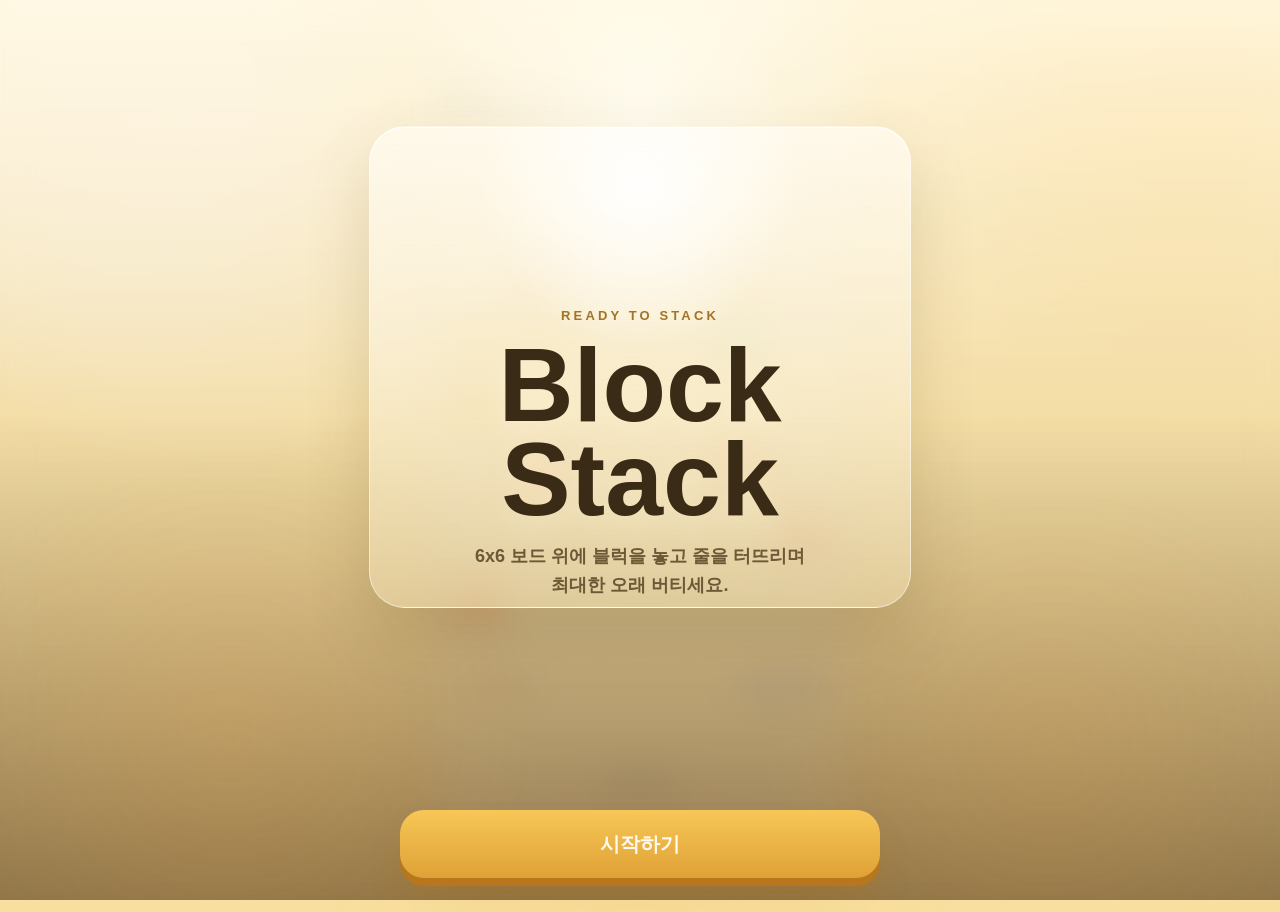
==== index.html @ f219311a "Expand intro screen and animate start transition" ====
<!DOCTYPE html>
<html lang="ko">
<head>
  <meta charset="UTF-8" />
  <meta name="viewport" content="width=device-width, initial-scale=1.0" />
  <title>Block Stack Survival</title>
  <link rel="preconnect" href="https://fonts.googleapis.com" />
  <link rel="preconnect" href="https://fonts.gstatic.com" crossorigin />
  <link
    href="https://fonts.googleapis.com/css2?family=Black+Han+Sans&family=Pretendard:wght@400;500;700;800&display=swap"
    rel="stylesheet"
  />
  <link rel="stylesheet" href="./style.css" />
</head>
<body>
  <main class="app-shell">
    <header class="hud">
      <div class="hud-title-row">
        <div class="title-copy">
          <p class="app-kicker">BEST <strong id="bestScoreValue">0</strong></p>
          <h1 class="app-title">Block Stack</h1>
        </div>
        <div class="hud-actions">
          <button id="rankingButton" type="button" class="icon-btn trophy-btn" aria-label="랭킹">🏆</button>
          <button id="settingsButton" type="button" class="icon-btn settings-btn" aria-label="설정">&#9881;</button>
        </div>
      </div>
      <div class="hud-top-row">
        <div class="hud-chip last-chip">
          <span class="label">이전 점수</span>
          <strong id="lastScoreValue">0</strong>
        </div>
        <div class="hud-chip score-chip">
          <span class="label">점수</span>
          <strong id="scoreValue">0</strong>
        </div>
        <div class="collapse-wrap">
          <div class="collapse-head">
            <span>남은 횟수</span>
            <strong id="collapseValue">15</strong>
          </div>
        </div>
      </div>
    </header>

    <section class="board-area">
      <div id="board" class="board" aria-label="6x6 game board"></div>
    </section>

    <section class="controls">
      <div class="controls-head">
        <div class="controls-copy">
          <span class="controls-kicker">NEXT BLOCK</span>
          <strong class="controls-title">다음 블럭</strong>
        </div>
        <button id="skipButton" type="button" class="skip-btn">SKIP</button>
      </div>
      <div id="currentBlockView" class="block-view"></div>
    </section>

    <div id="gameOverLayer" class="game-over-layer hidden">
      <div id="endingBoardFx" class="ending-board-fx" aria-hidden="true"></div>
      <div id="endingCard" class="ending-card hidden">
        <p class="ending-title">게임 종료</p>
        <p id="endingReason" class="ending-reason"></p>
        <p class="ending-score-label">달성 스코어</p>
        <strong id="endingScoreValue" class="ending-score">0</strong>
        <button id="endingContinueButton" type="button" class="ending-continue-btn">
          횟수 5회 추가하기
        </button>
        <button id="endingNewGameButton" type="button" class="ending-new-btn">새로하기</button>
      </div>
    </div>
  </main>

  <div class="danger-overlay" aria-hidden="true">
    <div class="danger-vignette"></div>
  </div>

  <div id="introModal" class="intro-modal" role="dialog" aria-modal="true" aria-labelledby="introTitle">
    <div class="intro-backdrop"></div>
    <section class="intro-panel">
      <div class="intro-panel-copy">
        <p class="intro-kicker">READY TO STACK</p>
        <h2 id="introTitle" class="intro-title">Block Stack</h2>
        <p class="intro-copy">6x6 보드 위에 블럭을 놓고 줄을 터뜨리며 최대한 오래 버티세요.</p>
      </div>
      <button id="introStartButton" type="button" class="intro-start-btn">시작하기</button>
    </section>
  </div>

  <div id="settingsModal" class="settings-modal hidden" role="dialog" aria-modal="true" aria-labelledby="settingsTitle">
    <div id="settingsBackdrop" class="settings-backdrop"></div>
    <section class="settings-panel">
      <header class="settings-head">
        <h2 id="settingsTitle">설정</h2>
        <button id="settingsCloseButton" type="button" class="settings-close" aria-label="설정 닫기">닫기</button>
      </header>

      <section class="settings-section">
        <h3>사운드 설정</h3>
        <button id="soundSwitchButton" type="button" class="switch-btn">
          <span class="switch-label">효과음</span>
          <span class="switch-pill"><span class="switch-dot"></span></span>
          <strong id="soundSwitchState" class="switch-state">ON</strong>
        </button>
        <button id="bgmSwitchButton" type="button" class="switch-btn">
          <span class="switch-label">배경음악</span>
          <span class="switch-pill"><span class="switch-dot"></span></span>
          <strong id="bgmSwitchState" class="switch-state">ON</strong>
        </button>
      </section>

      <section class="settings-section">
        <button id="profileButton" type="button" class="profile-open-btn">프로필</button>
        <div id="profilePanel" class="profile-panel hidden">
          <h3>플레이어 아이디</h3>
          <div class="player-id-row">
            <input
              id="playerIdInput"
              type="text"
              maxlength="16"
              autocomplete="off"
              placeholder="2~16자, 한글/영문/숫자/_/-"
              readonly
            />
            <button id="editPlayerIdButton" type="button" class="icon-edit-btn" aria-label="아이디 수정">✎</button>
          </div>
          <button id="savePlayerIdButton" type="button" class="profile-save-btn hidden">저장</button>
          <p class="settings-sub">현재 로그인 정보: <strong id="loginInfoValue">게스트</strong></p>
          <button id="linkAccountButton" type="button" class="link-account-btn">계정 연동</button>
          <div id="accountProvidersInfo" class="account-info hidden">
            <p>연동 가능한 계정</p>
            <ul>
              <li>Google 로그인</li>
              <li>Apple 로그인</li>
              <li>Kakao 로그인</li>
            </ul>
          </div>
          <p id="settingsNotice" class="settings-notice"></p>
        </div>
      </section>
    </section>
  </div>

  <div id="rankingModal" class="ranking-modal hidden" role="dialog" aria-modal="true" aria-labelledby="rankingTitle">
    <div id="rankingBackdrop" class="settings-backdrop"></div>
    <section class="ranking-panel">
      <header class="settings-head">
        <h2 id="rankingTitle">랭킹</h2>
        <button id="rankingCloseButton" type="button" class="settings-close" aria-label="랭킹 닫기">닫기</button>
      </header>
      <div class="ranking-tabs">
        <button id="myRankTabButton" type="button" class="ranking-tab active">내 랭킹</button>
        <button id="top10TabButton" type="button" class="ranking-tab">TOP 10</button>
      </div>
      <section id="myRankView" class="ranking-view">
        <p class="my-rank-row">아이디 <strong id="myRankPlayerValue">-</strong></p>
        <p class="my-rank-row">BEST 점수 <strong id="myRankScoreValue">0</strong></p>
        <p class="my-rank-row">현재 순위 <strong id="myRankPositionValue">기록 없음</strong></p>
      </section>
      <section id="top10View" class="ranking-view hidden">
        <div class="rank-head">
          <h3>랭킹 TOP 10</h3>
        </div>
        <ol id="rankingList" class="ranking-list"></ol>
      </section>
    </section>
  </div>

  <div id="adWatchModal" class="ad-watch-modal hidden" role="dialog" aria-modal="true" aria-labelledby="adWatchTitle">
    <div class="settings-backdrop"></div>
    <section class="ad-watch-panel">
      <h2 id="adWatchTitle">광고 준비 중</h2>
      <div class="ad-skeleton-frame" aria-hidden="true">
        <span class="ad-skeleton-block is-video"></span>
        <span class="ad-skeleton-block is-title"></span>
        <span class="ad-skeleton-block is-copy"></span>
        <span class="ad-skeleton-block is-copy short"></span>
      </div>
      <p id="adWatchStatus" class="ad-watch-status">광고를 불러오고 있습니다...</p>
      <div class="ad-watch-progress" aria-hidden="true">
        <span id="adWatchProgressFill"></span>
      </div>
    </section>
  </div>

  <script src="./game.js"></script>
</body>
</html>
---- style.css ----
:root {
  --bg0: #fff8dc;
  --bg1: #f8dfa0;
  --ambient-rgb: 255, 199, 82;
  --danger-screen-alpha: 0;
  --danger-glow-alpha: 0;
  --screen-flash-rgb: 255, 255, 255;
  --screen-flash-alpha: 0;
  --ink: #2d2416;
  --ink-soft: #725f42;
  --shell-top: rgba(255, 250, 238, 0.96);
  --shell-bottom: rgba(247, 232, 189, 0.95);
  --panel-top: rgba(255, 252, 244, 0.98);
  --panel-bottom: rgba(246, 237, 214, 0.98);
  --panel-stroke: rgba(168, 132, 59, 0.18);
  --panel-shadow: rgba(153, 106, 17, 0.16);
  --board-bg: #d8e4f8;
  --board-line: rgba(116, 133, 165, 0.38);
  --board-cell-empty-top: rgba(255, 255, 255, 0.86);
  --board-cell-empty-bottom: rgba(236, 243, 252, 0.56);
  --good: #2d9a62;
  --warn: #eb9a21;
  --danger: #dd4e36;
}

* {
  box-sizing: border-box;
}

body {
  margin: 0;
  min-height: 100dvh;
  font-family: "Pretendard", "Noto Sans KR", sans-serif;
  color: var(--ink);
  background:
    radial-gradient(circle at 16% 12%, rgba(255, 255, 255, 0.9), transparent 28%),
    radial-gradient(circle at 84% 10%, rgba(var(--ambient-rgb), 0.18), transparent 24%),
    linear-gradient(180deg, var(--bg0), var(--bg1));
  display: grid;
  place-items: center;
  padding:
    max(14px, env(safe-area-inset-top))
    12px
    max(14px, env(safe-area-inset-bottom))
    12px;
  position: relative;
  overflow-x: hidden;
}

body::before {
  content: "";
  position: fixed;
  inset: 0;
  pointer-events: none;
  z-index: 0;
  background: rgba(var(--screen-flash-rgb), var(--screen-flash-alpha));
  transition: background 120ms ease-out;
}

body::after {
  content: "";
  position: fixed;
  inset: -12%;
  pointer-events: none;
  z-index: 0;
  background:
    radial-gradient(circle at 12% 18%, rgba(255, 255, 255, 0.6), transparent 20%),
    radial-gradient(circle at 88% 18%, rgba(var(--ambient-rgb), 0.24), transparent 18%),
    radial-gradient(circle at 50% 104%, rgba(var(--ambient-rgb), 0.18), transparent 28%);
  filter: blur(10px);
  transition: background 180ms ease;
}

body.dragging-block {
  user-select: none;
  touch-action: none;
  overscroll-behavior: none;
}

body.settings-open {
  overflow: hidden;
}

body.intro-open {
  overflow: hidden;
}

.app-shell {
  position: relative;
  z-index: 1;
  width: min(460px, 100%);
  background: linear-gradient(180deg, var(--shell-top), var(--shell-bottom));
  border: 1px solid rgba(255, 255, 255, 0.72);
  border-radius: 28px;
  box-shadow:
    0 28px 56px rgba(140, 100, 21, 0.18),
    0 14px 26px rgba(177, 127, 27, 0.12),
    inset 0 1px 0 rgba(255, 255, 255, 0.88),
    inset 0 -14px 24px rgba(229, 194, 108, 0.28);
  padding: 18px 14px calc(18px + env(safe-area-inset-bottom));
  backdrop-filter: blur(8px);
  overflow: hidden;
  transition: transform 520ms cubic-bezier(0.2, 0.8, 0.2, 1), filter 520ms ease, opacity 420ms ease;
}

body.intro-open .app-shell {
  transform: scale(0.952);
  filter: blur(12px);
  opacity: 0.18;
}

body.intro-closing .app-shell {
  transform: scale(1);
  filter: blur(0);
  opacity: 1;
}

.app-shell::before {
  content: "";
  position: absolute;
  inset: 0;
  border-radius: inherit;
  background:
    radial-gradient(circle at 20% 0%, rgba(255, 255, 255, 0.6), transparent 30%),
    radial-gradient(circle at 80% 0%, rgba(var(--ambient-rgb), 0.18), transparent 28%);
  pointer-events: none;
}

.danger-overlay {
  position: fixed;
  inset: -10%;
  pointer-events: none;
  z-index: 0;
  opacity: 0;
  transition: opacity 220ms ease;
}

body.danger-zone .danger-overlay {
  opacity: 1;
  animation: danger-edge-breathe 2800ms ease-in-out infinite;
}

.danger-vignette {
  position: absolute;
  inset: 0;
  background:
    linear-gradient(180deg, rgba(97, 4, 16, calc(var(--danger-screen-alpha) * 1.1)), rgba(97, 4, 16, 0) 22%) top / 100% 34% no-repeat,
    linear-gradient(0deg, rgba(97, 4, 16, calc(var(--danger-screen-alpha) * 1.1)), rgba(97, 4, 16, 0) 22%) bottom / 100% 34% no-repeat,
    linear-gradient(90deg, rgba(97, 4, 16, calc(var(--danger-screen-alpha) * 0.96)), rgba(97, 4, 16, 0) 18%) left / 28% 100% no-repeat,
    linear-gradient(270deg, rgba(97, 4, 16, calc(var(--danger-screen-alpha) * 0.96)), rgba(97, 4, 16, 0) 18%) right / 28% 100% no-repeat,
    radial-gradient(circle at 12% 14%, rgba(168, 19, 37, calc(var(--danger-glow-alpha) * 0.92)), transparent 14%),
    radial-gradient(circle at 88% 16%, rgba(168, 19, 37, calc(var(--danger-glow-alpha) * 0.88)), transparent 14%),
    radial-gradient(circle at 10% 84%, rgba(168, 19, 37, calc(var(--danger-glow-alpha) * 0.78)), transparent 16%),
    radial-gradient(circle at 90% 82%, rgba(168, 19, 37, calc(var(--danger-glow-alpha) * 0.78)), transparent 16%);
  filter: saturate(92%) blur(1px);
}

.danger-vignette::before,
.danger-vignette::after {
  content: "";
  position: absolute;
  inset: 0;
  background:
    radial-gradient(circle at 18% 10%, rgba(255, 93, 106, calc(var(--danger-glow-alpha) * 1.08)), transparent 12%),
    radial-gradient(circle at 82% 14%, rgba(255, 93, 106, calc(var(--danger-glow-alpha) * 1.02)), transparent 12%),
    radial-gradient(circle at 8% 68%, rgba(199, 18, 34, calc(var(--danger-glow-alpha) * 0.76)), transparent 14%),
    radial-gradient(circle at 92% 74%, rgba(199, 18, 34, calc(var(--danger-glow-alpha) * 0.74)), transparent 14%),
    radial-gradient(circle at 50% 0%, rgba(145, 8, 22, calc(var(--danger-glow-alpha) * 0.5)), transparent 18%),
    radial-gradient(circle at 50% 100%, rgba(145, 8, 22, calc(var(--danger-glow-alpha) * 0.42)), transparent 18%);
  filter: blur(22px);
  opacity: 0.82;
}

.danger-vignette::before {
  animation: danger-light-orbit 3600ms ease-in-out infinite;
}

.danger-vignette::after {
  background:
    radial-gradient(circle at 10% 22%, rgba(255, 121, 132, calc(var(--danger-glow-alpha) * 0.74)), transparent 11%),
    radial-gradient(circle at 90% 24%, rgba(255, 121, 132, calc(var(--danger-glow-alpha) * 0.72)), transparent 11%),
    radial-gradient(circle at 20% 90%, rgba(188, 18, 31, calc(var(--danger-glow-alpha) * 0.5)), transparent 13%),
    radial-gradient(circle at 80% 92%, rgba(188, 18, 31, calc(var(--danger-glow-alpha) * 0.5)), transparent 13%),
    radial-gradient(circle at 0% 50%, rgba(152, 10, 25, calc(var(--danger-glow-alpha) * 0.38)), transparent 18%),
    radial-gradient(circle at 100% 50%, rgba(152, 10, 25, calc(var(--danger-glow-alpha) * 0.38)), transparent 18%);
  filter: blur(28px);
  opacity: 0.64;
  animation: danger-light-orbit-alt 5200ms ease-in-out infinite;
}

.app-shell > * {
  position: relative;
  z-index: 1;
}

.settings-modal {
  position: fixed;
  inset: 0;
  z-index: 120;
  display: grid;
  place-items: center;
  padding: 16px;
}

.settings-backdrop {
  position: absolute;
  inset: 0;
  background: rgba(15, 20, 28, 0.5);
  backdrop-filter: blur(2px);
}

.settings-panel {
  position: relative;
  z-index: 1;
  width: min(520px, 100%);
  max-height: min(86vh, 720px);
  overflow: auto;
  border: 1px solid rgba(255, 255, 255, 0.78);
  border-radius: 24px;
  background: linear-gradient(180deg, var(--panel-top), var(--panel-bottom));
  box-shadow:
    0 24px 42px rgba(72, 53, 11, 0.28),
    inset 0 1px 0 rgba(255, 255, 255, 0.86);
  padding: 16px;
  display: grid;
  gap: 12px;
}

.ranking-modal {
  position: fixed;
  inset: 0;
  z-index: 125;
  display: grid;
  place-items: center;
  padding: 16px;
}

.ranking-panel {
  position: relative;
  z-index: 1;
  width: min(420px, 100%);
  max-height: min(82vh, 640px);
  overflow: auto;
  border: 1px solid rgba(255, 255, 255, 0.78);
  border-radius: 24px;
  background: linear-gradient(180deg, var(--panel-top), var(--panel-bottom));
  box-shadow:
    0 24px 42px rgba(72, 53, 11, 0.28),
    inset 0 1px 0 rgba(255, 255, 255, 0.86);
  padding: 16px;
  display: grid;
  gap: 12px;
}

.ad-watch-modal {
  position: fixed;
  inset: 0;
  z-index: 130;
  display: grid;
  place-items: center;
  padding: 16px;
}

.ad-watch-panel {
  position: relative;
  z-index: 1;
  width: min(360px, 100%);
  border: 1px solid rgba(255, 255, 255, 0.78);
  border-radius: 24px;
  background: linear-gradient(180deg, var(--panel-top), var(--panel-bottom));
  box-shadow:
    0 24px 42px rgba(72, 53, 11, 0.28),
    inset 0 1px 0 rgba(255, 255, 255, 0.86);
  padding: 16px;
  display: grid;
  gap: 12px;
}

.ad-watch-panel h2 {
  margin: 0;
  font-size: 22px;
  font-family: "Black Han Sans", sans-serif;
  letter-spacing: 0.4px;
  color: #314166;
}

.ad-skeleton-frame {
  border: 1px solid rgba(140, 151, 179, 0.24);
  border-radius: 18px;
  background: rgba(255, 255, 255, 0.76);
  padding: 12px;
  display: grid;
  gap: 10px;
}

.ad-skeleton-block {
  position: relative;
  border-radius: 8px;
  overflow: hidden;
  background: linear-gradient(90deg, #e4e9f2 25%, #f5f8fe 38%, #e4e9f2 52%);
  background-size: 240% 100%;
  animation: ad-skeleton-shimmer 1.05s linear infinite;
}

.ad-skeleton-block.is-video {
  width: 100%;
  aspect-ratio: 16 / 9;
}

.ad-skeleton-block.is-title {
  width: 72%;
  height: 14px;
}

.ad-skeleton-block.is-copy {
  width: 100%;
  height: 10px;
}

.ad-skeleton-block.is-copy.short {
  width: 56%;
}

.ad-watch-status {
  margin: 0;
  font-size: 13px;
  color: #324560;
  font-weight: 600;
}

.ad-watch-progress {
  height: 8px;
  border-radius: 999px;
  background: rgba(110, 124, 149, 0.2);
  overflow: hidden;
}

#adWatchProgressFill {
  display: block;
  width: 100%;
  height: 100%;
  transform-origin: left center;
  transform: scaleX(0);
  background: linear-gradient(90deg, #2157a8, #21907f);
}

.settings-head {
  display: flex;
  align-items: center;
  justify-content: space-between;
}

.settings-head h2 {
  margin: 0;
  font-size: 24px;
  font-family: "Black Han Sans", sans-serif;
  letter-spacing: 0.4px;
}

.settings-close {
  border: 1px solid rgba(111, 122, 147, 0.24);
  border-radius: 12px;
  background: linear-gradient(180deg, #ffffff, #eef4ff);
  box-shadow:
    0 4px 0 rgba(153, 166, 189, 0.38),
    0 8px 14px rgba(90, 108, 136, 0.14);
  color: #2a3340;
  padding: 7px 12px;
  font-size: 12px;
  font-weight: 700;
  cursor: pointer;
}

.settings-section {
  border: 1px solid var(--panel-stroke);
  border-radius: 18px;
  background: rgba(255, 255, 255, 0.72);
  box-shadow:
    inset 0 1px 0 rgba(255, 255, 255, 0.85),
    0 12px 24px rgba(145, 113, 43, 0.08);
  padding: 12px;
  display: grid;
  gap: 10px;
}

.settings-section h3 {
  margin: 0;
  font-size: 15px;
}

.switch-btn {
  border: 1px solid rgba(111, 122, 147, 0.24);
  border-radius: 14px;
  padding: 10px 12px;
  display: flex;
  align-items: center;
  justify-content: space-between;
  gap: 8px;
  font-size: 14px;
  font-weight: 700;
  cursor: pointer;
  background: linear-gradient(180deg, #ffffff, #f3f7ff);
  box-shadow:
    0 4px 0 rgba(168, 178, 195, 0.36),
    0 8px 14px rgba(90, 108, 136, 0.12);
  color: #2a3340;
  transition: transform 120ms ease, filter 120ms ease;
}

.switch-btn.on {
  color: #1a4a2e;
}

.switch-btn.off {
  color: #6b1919;
}

.switch-label {
  min-width: 64px;
}

.switch-pill {
  width: 48px;
  height: 24px;
  border-radius: 999px;
  background: linear-gradient(180deg, #ffb5b5, #e06060);
  border: 1px solid rgba(0, 0, 0, 0.2);
  display: inline-flex;
  align-items: center;
  padding: 2px;
}

.switch-btn.on .switch-pill {
  background: linear-gradient(180deg, #a5ecbe, #46c777);
}

.switch-dot {
  width: 18px;
  height: 18px;
  border-radius: 50%;
  background: #fff;
  box-shadow: 0 1px 4px rgba(0, 0, 0, 0.28);
  transform: translateX(0);
  transition: transform 140ms ease;
}

.switch-btn.on .switch-dot {
  transform: translateX(24px);
}

.switch-state {
  min-width: 36px;
  text-align: right;
  color: #6b1919;
}

.switch-btn.on .switch-state {
  color: #1a4a2e;
}

.profile-open-btn {
  border: 1px solid rgba(111, 122, 147, 0.24);
  border-radius: 12px;
  background: linear-gradient(180deg, #ffffff, #eef4ff);
  box-shadow:
    0 4px 0 rgba(168, 178, 195, 0.36),
    0 8px 14px rgba(90, 108, 136, 0.12);
  color: #1f2f49;
  font-weight: 700;
  padding: 10px 12px;
  font-size: 14px;
  cursor: pointer;
}

.profile-panel {
  display: grid;
  gap: 8px;
}

.player-id-row {
  display: grid;
  grid-template-columns: 1fr auto;
  align-items: center;
  gap: 8px;
}

.profile-panel input {
  border: 1px solid rgba(111, 122, 147, 0.24);
  border-radius: 12px;
  padding: 10px 12px;
  font-size: 14px;
  min-width: 0;
  background: rgba(255, 255, 255, 0.88);
}

.profile-panel input[readonly] {
  background: #eef2f7;
  color: #4f5b6d;
}

.icon-edit-btn {
  border: 1px solid rgba(111, 122, 147, 0.24);
  border-radius: 12px;
  background: linear-gradient(180deg, #ffffff, #eef4ff);
  box-shadow:
    0 4px 0 rgba(168, 178, 195, 0.36),
    0 8px 14px rgba(90, 108, 136, 0.12);
  color: #23334d;
  width: 38px;
  height: 38px;
  font-size: 16px;
  cursor: pointer;
}

.profile-save-btn {
  border: none;
  border-radius: 12px;
  background: linear-gradient(180deg, #4b8fff, #2462d1);
  box-shadow:
    0 5px 0 #1a4ba4,
    0 10px 18px rgba(42, 88, 182, 0.18);
  color: #fff;
  font-weight: 700;
  justify-self: start;
  min-height: 40px;
  padding: 0 16px;
  cursor: pointer;
}

.settings-sub {
  margin: 0;
  font-size: 13px;
  color: #3a4455;
}

.link-account-btn {
  border: 1px solid rgba(73, 115, 186, 0.32);
  border-radius: 12px;
  background: linear-gradient(180deg, #fefefe, #eef4ff);
  box-shadow:
    0 4px 0 rgba(168, 178, 195, 0.36),
    0 8px 14px rgba(90, 108, 136, 0.12);
  color: #204485;
  font-weight: 700;
  min-height: 40px;
  cursor: pointer;
}

.account-info {
  border: 1px dashed rgba(92, 109, 137, 0.45);
  border-radius: 8px;
  background: #f7f9fd;
  padding: 8px 10px;
  color: #2b3548;
  font-size: 13px;
}

.account-info p {
  margin: 0 0 4px;
  font-weight: 700;
}

.account-info ul {
  margin: 0;
  padding-left: 18px;
}

.settings-notice {
  min-height: 16px;
  margin: 0;
  font-size: 12px;
  color: #596275;
}

.settings-notice.error {
  color: #b22817;
}

.settings-notice.success {
  color: #127247;
}

.ranking-tabs {
  display: grid;
  grid-template-columns: 1fr 1fr;
  gap: 8px;
}

.ranking-tab {
  border: 1px solid rgba(111, 122, 147, 0.24);
  border-radius: 12px;
  min-height: 40px;
  background: linear-gradient(180deg, #ffffff, #eef4ff);
  box-shadow:
    0 4px 0 rgba(168, 178, 195, 0.36),
    0 8px 14px rgba(90, 108, 136, 0.12);
  color: #2a3340;
  font-weight: 700;
  cursor: pointer;
}

.ranking-tab.active {
  border-color: rgba(70, 118, 194, 0.36);
  background: linear-gradient(180deg, #7fb7ff, #4f88ed);
  box-shadow:
    0 5px 0 #2f5fb9,
    0 10px 18px rgba(53, 92, 179, 0.18);
  color: #ffffff;
}

.ranking-view {
  border: 1px solid var(--panel-stroke);
  border-radius: 18px;
  background: rgba(255, 255, 255, 0.74);
  padding: 12px;
}

.my-rank-row {
  margin: 0;
  padding: 7px 0;
  display: flex;
  justify-content: space-between;
  gap: 10px;
  border-bottom: 1px dashed rgba(96, 111, 136, 0.28);
  font-size: 14px;
}

.my-rank-row:last-child {
  border-bottom: none;
}

.ranking-list {
  margin: 0;
  padding: 0 0 0 20px;
  display: grid;
  gap: 6px;
}

.ranking-list li {
  display: flex;
  justify-content: space-between;
  align-items: baseline;
  gap: 8px;
  font-size: 13px;
}

.rank-player {
  color: #1d2635;
  font-weight: 700;
  overflow: hidden;
  text-overflow: ellipsis;
  white-space: nowrap;
}

.rank-score {
  color: #214b8a;
  font-weight: 800;
}

.rank-meta {
  display: inline-flex;
  align-items: baseline;
  gap: 8px;
}

.rank-date {
  color: #667388;
  font-size: 11px;
}

.ranking-empty {
  font-size: 12px;
  color: #667388;
  list-style: none;
  margin-left: -20px;
}

.rank-head {
  display: flex;
  align-items: center;
  justify-content: space-between;
  gap: 8px;
}

.icon-btn {
  border: 1px solid rgba(122, 133, 158, 0.24);
  background: linear-gradient(180deg, #ffffff, #eef4ff);
  color: #2a3340;
  border-radius: 14px;
  width: 44px;
  height: 44px;
  padding: 0;
  font-size: 20px;
  line-height: 1;
  font-weight: 700;
  cursor: pointer;
  box-shadow:
    0 4px 0 rgba(166, 177, 196, 0.4),
    0 10px 18px rgba(92, 109, 139, 0.14);
  transition: transform 120ms ease, box-shadow 120ms ease, filter 120ms ease;
}

.icon-btn:active,
.settings-close:active,
.switch-btn:active,
.profile-open-btn:active,
.icon-edit-btn:active,
.profile-save-btn:active,
.link-account-btn:active,
.ranking-tab:active,
.skip-btn:active,
.ending-continue-btn:active {
  transform: translateY(2px);
  box-shadow:
    0 2px 0 rgba(166, 177, 196, 0.34),
    0 5px 10px rgba(92, 109, 139, 0.1);
}

.hud-actions {
  display: inline-flex;
  align-items: center;
  gap: 8px;
}

.trophy-btn {
  color: #8f5b00;
  background: linear-gradient(180deg, #ffe6a0, #f6bf4f);
  border-color: rgba(182, 126, 25, 0.34);
  box-shadow:
    0 4px 0 #d49727,
    0 10px 18px rgba(183, 125, 19, 0.18);
}

.hud {
  display: grid;
  gap: 12px;
}

.hud-title-row {
  display: flex;
  align-items: flex-start;
  justify-content: space-between;
  gap: 12px;
}

.title-copy {
  min-width: 0;
}

.app-kicker {
  margin: 0 0 6px;
  display: inline-flex;
  align-items: center;
  gap: 6px;
  padding: 5px 10px;
  border-radius: 999px;
  background: rgba(255, 255, 255, 0.72);
  border: 1px solid rgba(173, 142, 78, 0.18);
  color: #8a6737;
  font-size: 11px;
  font-weight: 800;
  letter-spacing: 0.08em;
}

.app-kicker strong {
  font-size: 13px;
  color: #52330b;
}

.app-title {
  margin: 0;
  font-family: "Black Han Sans", sans-serif;
  letter-spacing: 0.4px;
  font-size: clamp(34px, 8.4vw, 46px);
  line-height: 0.96;
  color: #433018;
  text-shadow:
    0 1px 0 rgba(255, 255, 255, 0.72),
    0 10px 18px rgba(192, 147, 50, 0.14);
}

.hud-top-row {
  display: grid;
  grid-template-columns: minmax(0, 1fr) minmax(0, 1.2fr) auto;
  align-items: start;
  gap: 10px;
}

.hud-chip {
  border-radius: 18px;
  background: rgba(255, 255, 255, 0.76);
  border: 1px solid rgba(177, 141, 70, 0.18);
  box-shadow:
    inset 0 1px 0 rgba(255, 255, 255, 0.82),
    0 12px 24px rgba(164, 124, 37, 0.08);
  padding: 10px 12px;
  display: grid;
  gap: 4px;
}

.last-chip {
  justify-self: start;
}

.score-chip {
  justify-self: stretch;
  text-align: center;
  min-width: 0;
  background:
    linear-gradient(180deg, rgba(255, 255, 255, 0.92), rgba(246, 250, 255, 0.84));
  box-shadow:
    inset 0 1px 0 rgba(255, 255, 255, 0.92),
    0 14px 24px rgba(111, 143, 196, 0.14);
}

.settings-btn {
  color: #1d467c;
  background: linear-gradient(180deg, #ffffff, #e7f0ff);
  border-color: rgba(94, 126, 188, 0.3);
  box-shadow:
    0 4px 0 #b8cae6,
    0 10px 18px rgba(77, 113, 180, 0.14);
}

.label {
  color: var(--ink-soft);
  font-size: 11px;
  font-weight: 700;
  letter-spacing: 0.05em;
  text-transform: uppercase;
}

.hud-chip strong {
  display: inline-block;
  font-size: clamp(20px, 5vw, 28px);
  line-height: 1;
}

.last-chip strong {
  color: #5e4420;
}

.score-chip strong {
  font-size: clamp(28px, 7vw, 40px);
  color: #26456d;
  text-shadow:
    0 1px 0 rgba(255, 255, 255, 0.92),
    0 8px 18px rgba(89, 127, 191, 0.18);
}

.collapse-wrap {
  min-width: 104px;
  border: 1px solid rgba(179, 142, 70, 0.18);
  background: linear-gradient(180deg, rgba(255, 255, 255, 0.88), rgba(251, 241, 215, 0.82));
  border-radius: 18px;
  box-shadow:
    inset 0 1px 0 rgba(255, 255, 255, 0.86),
    0 12px 24px rgba(164, 124, 37, 0.08);
  padding: 10px 12px;
  justify-self: end;
}

.collapse-head {
  display: grid;
  gap: 4px;
  justify-items: end;
  font-weight: 700;
}

.collapse-head span {
  font-size: 11px;
  letter-spacing: 0.05em;
  color: var(--ink-soft);
}

#collapseValue {
  font-size: clamp(30px, 7vw, 42px);
  font-weight: 800;
  line-height: 1;
  color: #5b4018;
}

.collapse-wrap.is-danger #collapseValue {
  color: #d94836;
  text-shadow:
    0 0 10px rgba(217, 72, 54, 0.4),
    0 0 18px rgba(217, 72, 54, 0.2);
}

.board-area {
  margin-top: 14px;
  position: relative;
}

.board {
  width: 100%;
  aspect-ratio: 1 / 1;
  background:
    linear-gradient(
      rgba(var(--board-flash-rgb, 255, 255, 255), var(--board-flash-alpha, 0)),
      rgba(var(--board-flash-rgb, 255, 255, 255), var(--board-flash-alpha, 0))
    ),
    linear-gradient(180deg, #f8fbff, var(--board-bg));
  border: 1px solid rgba(126, 146, 179, 0.34);
  border-radius: 28px;
  box-shadow:
    inset 0 1px 0 rgba(255, 255, 255, 0.94),
    inset 0 -20px 28px rgba(147, 170, 209, 0.2),
    0 24px 34px rgba(98, 121, 160, 0.16);
  padding: 12px;
  display: grid;
  grid-template-columns: repeat(6, 1fr);
  gap: 10px;
  position: relative;
  overflow: visible;
  touch-action: none;
  transition: background 170ms ease, box-shadow 170ms ease;
  transform-origin: center;
}

.board::before {
  content: "";
  position: absolute;
  inset: 10px;
  border-radius: 20px;
  border: 1px solid rgba(255, 255, 255, 0.5);
  pointer-events: none;
  box-shadow: inset 0 1px 0 rgba(255, 255, 255, 0.66);
}

.cell {
  border: 1px solid rgba(108, 125, 154, 0.18);
  border-radius: 14px;
  background: linear-gradient(180deg, var(--board-cell-empty-top), var(--board-cell-empty-bottom));
  box-shadow:
    inset 0 1px 0 rgba(255, 255, 255, 0.72),
    inset 0 -8px 12px rgba(180, 194, 219, 0.08);
  position: relative;
  transition: transform 100ms ease, box-shadow 120ms ease, outline-color 100ms ease, border-color 120ms ease;
  cursor: default;
}

.cell.filled {
  background: var(--cell-color, #9e9e9e);
  border-color: rgba(255, 255, 255, 0.24);
  box-shadow:
    0 7px 0 rgba(0, 0, 0, 0.12),
    0 14px 20px rgba(0, 0, 0, 0.16),
    inset 0 -10px 16px rgba(0, 0, 0, 0.2);
}

.cell.filled::before,
.mini-cell.fill::before {
  content: "";
  position: absolute;
  inset: 2px 4px auto;
  height: 34%;
  border-radius: 999px;
  background: linear-gradient(180deg, rgba(255, 255, 255, 0.52), rgba(255, 255, 255, 0));
  pointer-events: none;
}

.cell.preview-valid {
  outline: 3px solid rgba(45, 154, 98, 0.9);
  outline-offset: -1px;
  transform: translateY(-1px) scale(1.02);
  box-shadow:
    0 0 0 3px rgba(109, 221, 161, 0.28),
    inset 0 1px 0 rgba(255, 255, 255, 0.72);
}

.cell.preview-invalid {
  outline: 3px solid rgba(221, 78, 54, 0.9);
  outline-offset: -1px;
  box-shadow: 0 0 0 3px rgba(255, 138, 120, 0.22);
}

.cell.blast-target {
  outline: 3px solid rgba(255, 244, 178, 0.95);
  outline-offset: -2px;
  box-shadow:
    inset 0 0 0 2px rgba(255, 196, 92, 0.92),
    0 0 0 2px rgba(255, 154, 58, 0.55),
    0 0 16px rgba(255, 174, 54, 0.78);
  animation: blast-target-pulse 180ms ease-out infinite alternate;
}

.cell.blast-target.linked {
  outline-color: rgba(190, 242, 255, 0.95);
  box-shadow:
    inset 0 0 0 2px rgba(92, 212, 255, 0.88),
    0 0 0 2px rgba(64, 159, 255, 0.45),
    0 0 14px rgba(92, 212, 255, 0.68);
}

.cell.blast-target.chain-step {
  animation-duration: 145ms;
}

.depth {
  position: absolute;
  right: 6px;
  bottom: 5px;
  font-size: 10px;
  font-weight: 800;
  color: rgba(255, 255, 255, 0.95);
  text-shadow: 0 2px 4px rgba(0, 0, 0, 0.46);
}

.controls {
  margin-top: 14px;
  display: grid;
  gap: 10px;
  width: 100%;
  padding: 14px;
  border: 1px solid rgba(177, 141, 70, 0.18);
  border-radius: 24px;
  background: rgba(255, 255, 255, 0.66);
  box-shadow:
    inset 0 1px 0 rgba(255, 255, 255, 0.84),
    0 18px 28px rgba(164, 124, 37, 0.08);
}

.controls-head {
  display: flex;
  align-items: flex-start;
  justify-content: space-between;
  gap: 12px;
}

.controls-copy {
  display: grid;
  gap: 4px;
}

.controls-kicker {
  font-size: 11px;
  font-weight: 800;
  letter-spacing: 0.08em;
  color: #8a6737;
}

.controls-title {
  font-size: 20px;
  color: #433018;
  line-height: 1;
}

.block-view {
  min-height: 132px;
  width: 100%;
  display: grid;
  place-items: center;
  padding: 10px;
  border-radius: 20px;
  border: 1px solid rgba(126, 146, 179, 0.22);
  background:
    linear-gradient(180deg, rgba(255, 255, 255, 0.88), rgba(239, 245, 255, 0.76));
  box-shadow:
    inset 0 1px 0 rgba(255, 255, 255, 0.92),
    inset 0 -12px 18px rgba(130, 154, 198, 0.1);
}

.block-view.draggable-source {
  cursor: grab;
  touch-action: none;
}

.block-view.draggable-source.is-dragging {
  opacity: 0.35;
}

.block-view.draggable-source .mini-cell.fill {
  cursor: grab;
}

.block-view .mini-cell:not(.fill),
.drag-ghost .mini-cell:not(.fill) {
  opacity: 0;
  pointer-events: none;
  background: transparent;
  border-color: transparent;
}

.mini-grid {
  --mini-cell-size: 22px;
  display: grid;
  gap: 4px;
}

.mini-cell {
  position: relative;
  width: var(--mini-cell-size);
  height: var(--mini-cell-size);
  border-radius: 8px;
  border: 1px solid rgba(108, 125, 154, 0.16);
  background: linear-gradient(180deg, rgba(255, 255, 255, 0.82), rgba(228, 237, 248, 0.42));
}

.mini-cell.fill {
  background: var(--cell-color, #999);
  border-color: rgba(255, 255, 255, 0.22);
  box-shadow:
    0 5px 0 rgba(0, 0, 0, 0.11),
    0 9px 16px rgba(0, 0, 0, 0.12),
    inset 0 -7px 12px rgba(0, 0, 0, 0.18);
}

.skip-btn {
  position: relative;
  overflow: visible;
  border: none;
  border-radius: 14px;
  font-weight: 800;
  color: #fff;
  background: linear-gradient(180deg, #6f96f3, #4f72da);
  box-shadow:
    0 5px 0 #3659b8,
    0 10px 18px rgba(58, 103, 195, 0.18);
  padding: 11px 16px;
  min-width: 96px;
  font-size: 13px;
  line-height: 1.2;
  cursor: pointer;
  transition: transform 120ms ease, filter 120ms ease, background 120ms ease;
}

.skip-btn.needs-ad::after {
  content: "AD";
  position: absolute;
  right: 0;
  top: 0;
  width: 18px;
  height: 18px;
  border-radius: 999px;
  transform: translate(38%, -38%);
  display: grid;
  place-items: center;
  font-size: 9px;
  font-weight: 900;
  color: #ffffff;
  background: linear-gradient(180deg, #ff5f5f, #d93535);
  border: 1px solid rgba(255, 255, 255, 0.75);
  box-shadow: 0 2px 8px rgba(0, 0, 0, 0.28);
}

.skip-btn.is-paid {
  background: linear-gradient(180deg, #d7a04a, #af6c2c);
  box-shadow:
    0 5px 0 #8c4e19,
    0 10px 18px rgba(160, 97, 31, 0.18);
}

.skip-btn.is-risky {
  background: linear-gradient(180deg, #ff8a74, #e1593e);
  box-shadow:
    0 5px 0 #bb402d,
    0 10px 18px rgba(195, 73, 46, 0.18);
}

.skip-btn:disabled {
  opacity: 0.55;
  cursor: not-allowed;
}

.intro-modal {
  position: fixed;
  inset: 0;
  z-index: 90;
  overflow: hidden;
}

.intro-modal.is-exiting {
  pointer-events: none;
}

.intro-backdrop {
  position: absolute;
  inset: 0;
  background:
    radial-gradient(circle at 50% 12%, rgba(255, 252, 240, 0.92), transparent 24%),
    radial-gradient(circle at 18% 82%, rgba(255, 177, 78, 0.14), transparent 24%),
    radial-gradient(circle at 82% 84%, rgba(255, 177, 78, 0.12), transparent 22%),
    linear-gradient(180deg, rgba(255, 246, 223, 0.8), rgba(224, 186, 104, 0.3) 46%, rgba(63, 35, 4, 0.56));
  backdrop-filter: blur(14px);
  transition: opacity 220ms ease;
}

.intro-panel {
  position: relative;
  z-index: 1;
  width: 100%;
  min-height: 100dvh;
  display: grid;
  grid-template-rows: minmax(0, 1fr) auto;
  padding:
    max(34px, env(safe-area-inset-top))
    22px
    max(22px, env(safe-area-inset-bottom))
    22px;
}

.intro-panel::before {
  content: "";
  position: absolute;
  left: 50%;
  top: clamp(68px, 14vh, 132px);
  width: min(540px, calc(100vw - 34px));
  height: min(54vh, 480px);
  transform: translateX(-50%);
  border-radius: 36px;
  border: 1px solid rgba(255, 255, 255, 0.48);
  background:
    radial-gradient(circle at 50% 12%, rgba(255, 255, 255, 0.92), transparent 32%),
    linear-gradient(180deg, rgba(255, 250, 238, 0.84), rgba(243, 225, 177, 0.5));
  box-shadow:
    0 30px 64px rgba(92, 60, 6, 0.16),
    inset 0 1px 0 rgba(255, 255, 255, 0.86);
}

.intro-panel-copy {
  position: relative;
  z-index: 1;
  width: min(480px, 100%);
  margin: 0 auto;
  align-self: center;
  display: grid;
  gap: 16px;
  text-align: center;
  padding-top: min(8vh, 64px);
}

.intro-kicker {
  margin: 0;
  font-size: 13px;
  font-weight: 800;
  letter-spacing: 0.24em;
  color: #a27424;
}

.intro-title {
  margin: 0;
  font-size: clamp(54px, 15vw, 104px);
  line-height: 0.9;
  color: #3a2b17;
  text-shadow: 0 10px 24px rgba(255, 245, 214, 0.38);
}

.intro-copy {
  margin: 0;
  width: min(340px, 100%);
  justify-self: center;
  color: #6d5937;
  font-size: clamp(15px, 4vw, 18px);
  line-height: 1.6;
  font-weight: 700;
}

.intro-start-btn {
  position: relative;
  z-index: 1;
  justify-self: center;
  width: min(480px, 100%);
  min-height: 68px;
  padding: 0 26px;
  border: none;
  border-radius: 24px;
  background: linear-gradient(180deg, #f7c757, #dfa136);
  color: #fffaf0;
  font-size: 20px;
  font-weight: 900;
  letter-spacing: 0.01em;
  box-shadow:
    0 8px 0 #b9771d,
    0 22px 30px rgba(178, 118, 20, 0.24);
  cursor: pointer;
  transition: transform 120ms ease, filter 120ms ease;
}

.intro-start-btn:active {
  transform: translateY(2px);
  box-shadow:
    0 6px 0 #b9771d,
    0 12px 18px rgba(178, 118, 20, 0.18);
}

.intro-start-btn:disabled {
  cursor: default;
  filter: saturate(0.92);
}

.intro-modal.is-exiting .intro-backdrop {
  animation: intro-backdrop-leave 520ms cubic-bezier(0.2, 0.8, 0.2, 1) forwards;
}

.intro-modal.is-exiting .intro-panel::before {
  animation: intro-surface-leave 520ms cubic-bezier(0.2, 0.8, 0.2, 1) forwards;
}

.intro-modal.is-exiting .intro-panel-copy {
  animation: intro-copy-leave 420ms cubic-bezier(0.32, 0, 0.22, 1) forwards;
}

.intro-modal.is-exiting .intro-start-btn {
  animation: intro-button-leave 380ms cubic-bezier(0.32, 0, 0.22, 1) forwards;
}

.game-over-layer {
  position: absolute;
  inset: 0;
  border-radius: inherit;
  background: rgba(56, 39, 8, 0.48);
  overflow: hidden;
  z-index: 50;
  backdrop-filter: blur(6px);
}

.ending-board-fx {
  position: absolute;
  left: var(--ending-fx-left, 14px);
  top: var(--ending-fx-top, 14px);
  width: var(--ending-fx-width, calc(100% - 28px));
  height: var(--ending-fx-height, calc(100% - 28px));
  padding: 10px;
  border-radius: 14px;
  display: grid;
  grid-template-columns: repeat(6, 1fr);
  gap: 8px;
  pointer-events: none;
}

.ending-board-fx.hidden {
  opacity: 0;
}

.ending-board-fx.clearing {
  animation: none;
}

.ending-fx-cell {
  border-radius: 8px;
  border: 1px solid rgba(255, 246, 220, 0.4);
  background: var(--fx-color, #f7c45a);
  box-shadow: inset 0 -8px 14px rgba(0, 0, 0, 0.2);
  opacity: 0;
  transform: translateY(-14px) scale(0.94);
  animation: ending-fill-down 240ms ease-out forwards;
  animation-delay: calc(var(--row, 0) * 58ms + var(--col, 0) * 7ms);
}

.ending-board-fx.clearing .ending-fx-cell {
  animation: ending-clear-up 240ms cubic-bezier(0.2, 0.84, 0.2, 1) forwards;
  animation-delay: calc(var(--reverse, 0) * 20ms);
}

.ending-card {
  position: absolute;
  left: 50%;
  top: 50%;
  transform: translate(-50%, -50%);
  width: min(88%, 360px);
  border-radius: 24px;
  border: 1px solid rgba(255, 255, 255, 0.72);
  background: linear-gradient(180deg, rgba(255, 250, 238, 0.98), rgba(246, 231, 190, 0.98));
  color: #4d3510;
  display: grid;
  justify-items: center;
  gap: 10px;
  padding: 20px 16px 16px;
  box-shadow:
    0 20px 34px rgba(72, 53, 11, 0.32),
    inset 0 1px 0 rgba(255, 255, 255, 0.86);
  animation: ending-card-pop 300ms cubic-bezier(0.2, 0.8, 0.2, 1) both;
}

.ending-title {
  margin: 0;
  font-family: "Black Han Sans", sans-serif;
  font-size: clamp(30px, 7vw, 42px);
  letter-spacing: 0.8px;
  line-height: 1;
}

.ending-reason {
  margin: 0;
  min-height: 18px;
  font-size: 13px;
  color: rgba(77, 53, 16, 0.78);
}

.ending-score-label {
  margin: 2px 0 0;
  font-size: 12px;
  color: rgba(77, 53, 16, 0.58);
}

.ending-score {
  font-size: clamp(34px, 9vw, 50px);
  color: #2c4f85;
  text-shadow:
    0 1px 0 rgba(255, 255, 255, 0.92),
    0 10px 24px rgba(73, 118, 190, 0.22);
  line-height: 1;
}

.ending-continue-btn {
  width: 100%;
  border: none;
  border-radius: 16px;
  padding: 12px 14px;
  margin-top: 6px;
  font-weight: 800;
  font-size: 14px;
  color: #fff;
  background: linear-gradient(180deg, #6f96f3, #4f72da);
  box-shadow:
    0 5px 0 #3659b8,
    0 10px 18px rgba(58, 103, 195, 0.18);
  cursor: pointer;
}

.ending-continue-btn:disabled {
  opacity: 0.6;
  cursor: wait;
}

.ending-new-btn {
  border: none;
  background: rgba(255, 255, 255, 0.55);
  color: rgba(77, 53, 16, 0.82);
  font-size: 12px;
  font-weight: 700;
  cursor: pointer;
  padding: 8px 12px;
  border-radius: 999px;
}

.ending-firework {
  position: absolute;
  width: 12px;
  height: 12px;
  border-radius: 50%;
  pointer-events: none;
  z-index: 40;
  background: radial-gradient(circle, #fff6d9 0%, #ffcf58 58%, rgba(255, 170, 48, 0.25) 100%);
  box-shadow: 0 0 14px rgba(255, 215, 120, 0.7);
  transform: translate(-50%, -50%) scale(0.2);
  animation: ending-firework-pop 560ms ease-out forwards;
}

.hidden {
  display: none !important;
}

.drag-ghost {
  position: fixed;
  left: 0;
  top: 0;
  pointer-events: none;
  transform: scale(1.02);
  transform-origin: top left;
  z-index: 9999;
  opacity: 0.95;
  filter: drop-shadow(0 9px 14px rgba(0, 0, 0, 0.25));
}

.board.burst {
  animation: board-burst 220ms ease-out;
}

.board.burst-heavy {
  animation: board-burst-heavy 300ms ease-out;
}

.board.burst-ultra {
  animation: board-burst-ultra 360ms ease-out;
}

.board.glitter {
  animation: board-glitter 300ms ease-out;
}

.glitter-spark {
  position: absolute;
  width: 14px;
  height: 14px;
  border-radius: 2px;
  pointer-events: none;
  z-index: 14;
  background:
    linear-gradient(135deg, rgba(255, 255, 245, 0.98), rgba(255, 231, 126, 0.92));
  box-shadow:
    0 0 8px rgba(255, 245, 180, 0.95),
    0 0 18px rgba(255, 198, 82, 0.62);
  transform: translate(-50%, -50%) rotate(var(--glitter-rot, 0deg)) scale(var(--glitter-scale, 1));
  animation: glitter-pop 340ms cubic-bezier(0.2, 0.8, 0.2, 1) forwards;
}

.burst-spark {
  position: absolute;
  width: 15px;
  height: 15px;
  border-radius: 50%;
  pointer-events: none;
  z-index: 12;
  background: radial-gradient(
    circle at 35% 35%,
    rgba(255, 255, 255, 0.98),
    rgba(var(--spark-rgb, 255, 207, 90), 0.95) 56%,
    rgba(var(--spark-rgb, 255, 207, 90), 0.08) 100%
  );
  box-shadow:
    0 0 8px rgba(var(--spark-rgb, 255, 207, 90), 0.6),
    0 0 18px rgba(var(--spark-rgb, 255, 207, 90), 0.22);
  transform: translate(-50%, -50%) scale(var(--spark-scale, 1));
  animation: spark-pop 380ms cubic-bezier(0.2, 0.7, 0.2, 1) forwards;
}

.burst-shard {
  position: absolute;
  width: 12px;
  height: 12px;
  border-radius: 4px;
  pointer-events: none;
  z-index: 12;
  background: linear-gradient(
    180deg,
    rgba(255, 255, 255, 0.92),
    rgba(var(--shard-rgb, 255, 207, 90), 0.98)
  );
  border: 1px solid rgba(255, 255, 255, 0.28);
  box-shadow:
    0 0 0 1px rgba(var(--shard-rgb, 255, 207, 90), 0.16),
    0 8px 12px rgba(var(--shard-rgb, 255, 207, 90), 0.18);
  transform: translate(-50%, -50%) rotate(0deg) scale(var(--shard-scale, 1));
  animation: shard-pop 460ms cubic-bezier(0.18, 0.78, 0.22, 1) forwards;
}

.burst-wave {
  position: absolute;
  width: var(--wave-size, 120px);
  height: var(--wave-size, 120px);
  border-radius: 50%;
  border: 3px solid rgba(var(--wave-rgb, 255, 236, 160), 0.78);
  box-shadow:
    0 0 0 6px rgba(var(--wave-rgb, 255, 170, 58), 0.22),
    inset 0 0 18px rgba(255, 255, 230, 0.55);
  pointer-events: none;
  z-index: 11;
  transform: translate(-50%, -50%) scale(0.2);
  animation: burst-wave 420ms ease-out forwards;
}

.score-pop {
  position: absolute;
  z-index: 13;
  pointer-events: none;
  transform: translate(-50%, -50%);
  font-weight: 800;
  font-size: clamp(22px, 4.8vw, 38px);
  letter-spacing: 0.02em;
  color: #fff8d9;
  text-shadow:
    0 2px 0 rgba(67, 36, 8, 0.78),
    0 8px 16px rgba(0, 0, 0, 0.48),
    0 0 24px rgba(255, 221, 145, 0.68);
  animation: score-rise 620ms cubic-bezier(0.18, 0.82, 0.2, 1) forwards;
}

.score-pop.lv2 {
  color: #fff8b7;
}

.score-pop.lv3 {
  color: #ffe98d;
  text-shadow:
    0 2px 0 rgba(67, 36, 8, 0.78),
    0 8px 16px rgba(0, 0, 0, 0.52),
    0 0 28px rgba(255, 196, 92, 0.82);
}

.score-pop.lv4 {
  color: #ffd95e;
  text-shadow:
    0 2px 0 rgba(67, 36, 8, 0.82),
    0 10px 20px rgba(0, 0, 0, 0.58),
    0 0 36px rgba(255, 168, 58, 0.92);
}

.score-pop-bang {
  position: absolute;
  z-index: 12;
  width: var(--bang-size, 100px);
  height: var(--bang-size, 100px);
  transform: translate(-50%, -50%) scale(0.2);
  border-radius: 50%;
  pointer-events: none;
  background:
    radial-gradient(circle, rgba(255, 255, 230, 0.82) 0%, rgba(255, 220, 120, 0.46) 42%, rgba(255, 146, 52, 0.08) 72%, transparent 100%);
  animation: score-bang 360ms ease-out forwards;
}

.score-fly {
  position: fixed;
  left: 0;
  top: 0;
  z-index: 30;
  pointer-events: none;
  transform: translate(-50%, -50%);
  font-weight: 900;
  font-size: clamp(14px, 2.8vw, 22px);
  color: #fff4c8;
  text-shadow:
    0 2px 0 rgba(71, 36, 8, 0.72),
    0 5px 12px rgba(0, 0, 0, 0.42),
    0 0 14px rgba(255, 204, 122, 0.72);
  animation: score-fly-to-hud 520ms cubic-bezier(0.2, 0.9, 0.25, 1) forwards;
}

.score-fly.lv2 {
  color: #fff19f;
}

.score-fly.lv3 {
  color: #ffe07a;
}

.score-fly.lv4 {
  color: #ffd059;
}

#scoreValue.score-hit {
  animation: score-hit-pulse 320ms cubic-bezier(0.2, 0.85, 0.25, 1);
}

.all-clear-banner {
  position: absolute;
  left: 50%;
  top: 40%;
  transform: translate(-50%, -50%) scale(0.7);
  z-index: 16;
  pointer-events: none;
  text-align: center;
  color: #fff4c6;
  text-shadow:
    0 2px 0 rgba(58, 31, 9, 0.78),
    0 8px 22px rgba(0, 0, 0, 0.58),
    0 0 30px rgba(255, 196, 74, 0.9);
  animation: all-clear-pop 820ms cubic-bezier(0.2, 0.8, 0.2, 1) forwards;
}

.all-clear-banner strong {
  display: block;
  font-family: "Black Han Sans", sans-serif;
  letter-spacing: 1px;
  font-size: clamp(32px, 7vw, 48px);
  line-height: 1;
}

.all-clear-banner span {
  display: block;
  margin-top: 6px;
  font-size: clamp(16px, 3.8vw, 24px);
  font-weight: 800;
}

.all-clear-banner.guaranteed strong {
  color: #ffe17e;
}

.mega-burst-banner {
  position: absolute;
  left: 50%;
  top: 33%;
  transform: translate(-50%, -50%) scale(0.7);
  z-index: 17;
  pointer-events: none;
  text-align: center;
  color: #fff2c8;
  text-shadow:
    0 2px 0 rgba(58, 31, 9, 0.78),
    0 8px 22px rgba(0, 0, 0, 0.58),
    0 0 26px rgba(255, 141, 72, 0.92);
  animation: all-clear-pop 880ms cubic-bezier(0.2, 0.8, 0.2, 1) forwards;
}

.mega-burst-banner strong {
  display: block;
  font-family: "Black Han Sans", sans-serif;
  letter-spacing: 0.8px;
  font-size: clamp(30px, 6.8vw, 44px);
  line-height: 1;
  color: #ffd978;
}

.mega-burst-banner span {
  display: block;
  margin-top: 6px;
  font-size: clamp(14px, 3.2vw, 21px);
  font-weight: 800;
  color: #ffeec0;
}

@keyframes board-burst {
  0% {
    transform: scale(1);
    filter: saturate(100%);
  }
  38% {
    transform: scale(1.028);
    filter: saturate(142%) brightness(110%);
  }
  100% {
    transform: scale(1);
    filter: saturate(100%);
  }
}

@keyframes board-burst-heavy {
  0% {
    transform: scale(1) rotate(0deg);
    filter: saturate(100%) brightness(100%);
  }
  30% {
    transform: scale(1.056) rotate(-0.6deg);
    filter: saturate(152%) brightness(124%);
  }
  55% {
    transform: scale(1.028) rotate(0.45deg);
    filter: saturate(126%) brightness(112%);
  }
  100% {
    transform: scale(1) rotate(0deg);
    filter: saturate(100%) brightness(100%);
  }
}

@keyframes board-burst-ultra {
  0% {
    transform: scale(1) rotate(0deg);
    filter: saturate(100%) brightness(100%);
  }
  22% {
    transform: scale(1.082) rotate(-0.78deg);
    filter: saturate(180%) brightness(140%);
  }
  47% {
    transform: scale(1.04) rotate(0.58deg);
    filter: saturate(150%) brightness(124%);
  }
  100% {
    transform: scale(1) rotate(0deg);
    filter: saturate(100%) brightness(100%);
  }
}

@keyframes board-glitter {
  0% {
    filter: brightness(100%) saturate(100%);
  }
  35% {
    filter: brightness(132%) saturate(138%);
  }
  100% {
    filter: brightness(100%) saturate(100%);
  }
}

@keyframes ending-fill-down {
  0% {
    opacity: 0;
    transform: translateY(-14px) scale(0.94);
  }
  100% {
    opacity: 1;
    transform: translateY(0) scale(1);
  }
}

@keyframes ending-rise-clear {
  0% {
    opacity: 1;
    transform: translateY(0) scale(1);
    filter: saturate(100%);
  }
  100% {
    opacity: 0;
    transform: translateY(-62px) scale(0.9);
    filter: saturate(140%) brightness(120%);
  }
}

@keyframes ending-clear-up {
  0% {
    opacity: 1;
    transform: translateY(0) scale(1);
  }
  100% {
    opacity: 0;
    transform: translateY(-22px) scale(0.72);
  }
}

@keyframes ending-card-pop {
  0% {
    opacity: 0;
    transform: translate(-50%, -42%) scale(0.86);
  }
  100% {
    opacity: 1;
    transform: translate(-50%, -50%) scale(1);
  }
}

@keyframes ending-firework-pop {
  0% {
    opacity: 0;
    transform: translate(-50%, -50%) scale(0.1);
  }
  22% {
    opacity: 1;
    transform: translate(-50%, -50%) scale(1.3);
  }
  100% {
    opacity: 0;
    transform: translate(
      calc(-50% + var(--fw-dx, 0px)),
      calc(-50% + var(--fw-dy, -40px))
    ) scale(0.2);
  }
}

@keyframes spark-pop {
  0% {
    opacity: 1;
    transform: translate(-50%, -50%) scale(var(--spark-scale, 1));
  }
  100% {
    opacity: 0;
    transform: translate(calc(-50% + var(--spark-dx, 0px)), calc(-50% + var(--spark-dy, -20px))) scale(0.2);
  }
}

@keyframes shard-pop {
  0% {
    opacity: 1;
    transform: translate(-50%, -50%) rotate(0deg) scale(calc(0.55 * var(--shard-scale, 1)));
  }
  20% {
    opacity: 1;
    transform: translate(-50%, -50%) rotate(calc(0.3 * var(--shard-rot, 0deg))) scale(calc(1.05 * var(--shard-scale, 1)));
  }
  100% {
    opacity: 0;
    transform: translate(
      calc(-50% + var(--shard-dx, 0px)),
      calc(-50% + var(--shard-dy, -18px))
    ) rotate(var(--shard-rot, 0deg)) scale(calc(0.28 * var(--shard-scale, 1)));
  }
}

@keyframes glitter-pop {
  0% {
    opacity: 0;
    transform: translate(-50%, -50%) rotate(var(--glitter-rot, 0deg)) scale(calc(0.3 * var(--glitter-scale, 1)));
  }
  20% {
    opacity: 1;
    transform: translate(-50%, -50%) rotate(var(--glitter-rot, 0deg)) scale(calc(1.15 * var(--glitter-scale, 1)));
  }
  100% {
    opacity: 0;
    transform: translate(-50%, -58%) rotate(calc(var(--glitter-rot, 0deg) + 24deg)) scale(calc(0.28 * var(--glitter-scale, 1)));
  }
}

@keyframes burst-wave {
  0% {
    opacity: 0.95;
    transform: translate(-50%, -50%) scale(0.2);
  }
  100% {
    opacity: 0;
    transform: translate(-50%, -50%) scale(1.34);
  }
}

@keyframes score-rise {
  0% {
    opacity: 0;
    transform: translate(-50%, -30%) scale(calc(0.78 * var(--score-scale, 1)));
  }
  18% {
    opacity: 1;
    transform: translate(-50%, -70%) scale(calc(1.22 * var(--score-scale, 1)));
  }
  100% {
    opacity: 0;
    transform: translate(-50%, calc(-1 * var(--score-rise, 150%))) scale(calc(0.9 * var(--score-scale, 1)));
  }
}

@keyframes score-bang {
  0% {
    opacity: 0.95;
    transform: translate(-50%, -50%) scale(0.22);
  }
  100% {
    opacity: 0;
    transform: translate(-50%, -50%) scale(1.2);
  }
}

@keyframes score-fly-to-hud {
  0% {
    opacity: 0;
    transform: translate(-50%, -50%) scale(0.7);
  }
  18% {
    opacity: 1;
    transform: translate(-50%, -50%) scale(1.08);
  }
  100% {
    opacity: 0;
    transform: translate(
      calc(-50% + var(--fly-dx, 0px)),
      calc(-50% + var(--fly-dy, 0px))
    ) scale(0.72);
  }
}

@keyframes score-hit-pulse {
  0% {
    transform: scale(1);
    filter: brightness(100%);
  }
  45% {
    transform: scale(1.16);
    filter: brightness(132%);
  }
  100% {
    transform: scale(1);
    filter: brightness(100%);
  }
}

@keyframes all-clear-pop {
  0% {
    opacity: 0;
    transform: translate(-50%, -38%) scale(0.58);
  }
  18% {
    opacity: 1;
    transform: translate(-50%, -50%) scale(1.16);
  }
  75% {
    opacity: 1;
    transform: translate(-50%, -58%) scale(1.02);
  }
  100% {
    opacity: 0;
    transform: translate(-50%, -74%) scale(0.92);
  }
}

@keyframes blast-target-pulse {
  0% {
    transform: scale(0.98);
    filter: saturate(105%);
  }
  100% {
    transform: scale(1.05);
    filter: saturate(138%) brightness(112%);
  }
}

@keyframes ad-skeleton-shimmer {
  0% {
    background-position: 100% 50%;
  }
  100% {
    background-position: -100% 50%;
  }
}

@keyframes danger-edge-breathe {
  0% {
    opacity: 0.2;
  }
  40% {
    opacity: 0.86;
  }
  68% {
    opacity: 1;
  }
  100% {
    opacity: 0.24;
  }
}

@keyframes danger-light-orbit {
  0% {
    transform: translate3d(-1.5%, -0.8%, 0) scale(0.98) rotate(-2deg);
  }
  48% {
    transform: translate3d(1.1%, 1.8%, 0) scale(1.04) rotate(2deg);
  }
  100% {
    transform: translate3d(-0.5%, 0.6%, 0) scale(1) rotate(4deg);
  }
}

@keyframes danger-light-orbit-alt {
  0% {
    transform: translate3d(1.2%, -1.2%, 0) scale(0.96) rotate(3deg);
  }
  50% {
    transform: translate3d(-1.6%, 1.4%, 0) scale(1.05) rotate(-3deg);
  }
  100% {
    transform: translate3d(0.8%, -0.4%, 0) scale(0.99) rotate(1deg);
  }
}

@keyframes intro-backdrop-leave {
  0% {
    opacity: 1;
  }
  100% {
    opacity: 0;
  }
}

@keyframes intro-surface-leave {
  0% {
    opacity: 1;
    transform: translateX(-50%) scale(1);
    filter: blur(0);
  }
  100% {
    opacity: 0;
    transform: translateX(-50%) scale(1.04);
    filter: blur(10px);
  }
}

@keyframes intro-copy-leave {
  0% {
    opacity: 1;
    transform: translateY(0) scale(1);
  }
  100% {
    opacity: 0;
    transform: translateY(-28px) scale(0.98);
  }
}

@keyframes intro-button-leave {
  0% {
    opacity: 1;
    transform: translateY(0) scale(1);
  }
  100% {
    opacity: 0;
    transform: translateY(22px) scale(0.96);
  }
}

@media (max-width: 520px) {
  .app-shell {
    border-radius: 24px;
    padding: 14px 12px calc(14px + env(safe-area-inset-bottom));
  }

  .settings-panel {
    padding: 12px;
  }

  .ranking-panel {
    padding: 12px;
  }

  .hud-top-row {
    grid-template-columns: minmax(0, 1fr) minmax(0, 1.05fr) auto;
    gap: 6px;
  }

  .icon-btn {
    width: 40px;
    height: 40px;
    font-size: 18px;
  }

  .player-id-row {
    grid-template-columns: 1fr auto;
  }

  .board {
    gap: 8px;
    padding: 10px;
    border-radius: 24px;
  }

  .block-view .mini-grid {
    --mini-cell-size: 20px;
  }

  .block-view {
    min-height: 120px;
  }

  .controls {
    padding: 12px;
  }

  .skip-btn {
    min-width: 88px;
    padding-inline: 14px;
  }

  .intro-panel {
    padding:
      max(26px, env(safe-area-inset-top))
      18px
      max(18px, env(safe-area-inset-bottom))
      18px;
  }

  .intro-panel::before {
    width: calc(100vw - 28px);
    top: clamp(54px, 12vh, 112px);
    height: min(52vh, 420px);
  }

  .intro-panel-copy {
    padding-top: min(6vh, 40px);
  }

  .intro-start-btn {
    min-height: 62px;
    width: 100%;
  }
}
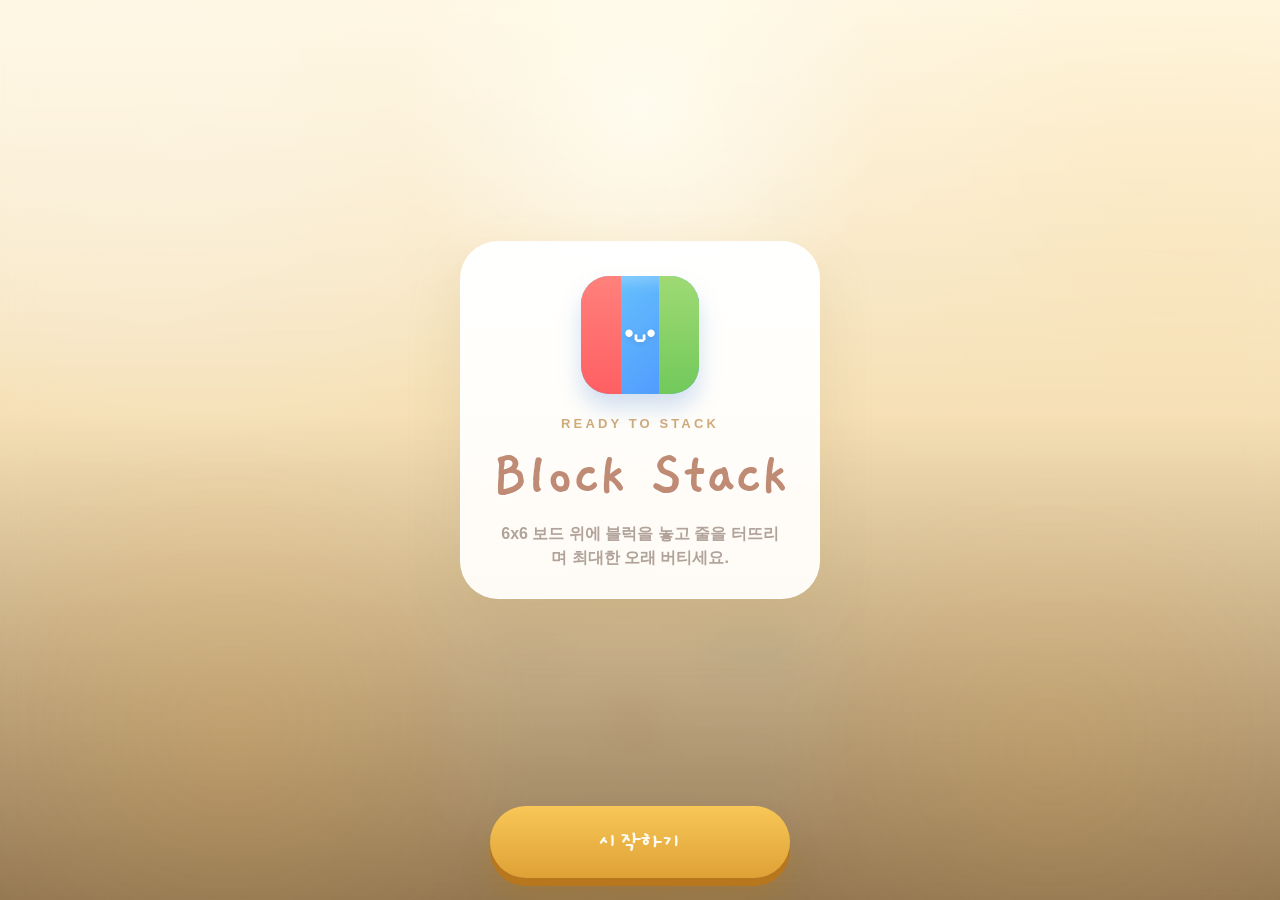
==== commit faa12fa6: "Align UI with cute block stack references" ====
--- a/index.html
+++ b/index.html
@@ -7,7 +7,7 @@
   <link rel="preconnect" href="https://fonts.googleapis.com" />
   <link rel="preconnect" href="https://fonts.gstatic.com" crossorigin />
   <link
-    href="https://fonts.googleapis.com/css2?family=Black+Han+Sans&family=Pretendard:wght@400;500;700;800&display=swap"
+    href="https://fonts.googleapis.com/css2?family=Black+Han+Sans&family=Gaegu:wght@400;700&family=Pretendard:wght@400;500;700;800&display=swap"
     rel="stylesheet"
   />
   <link rel="stylesheet" href="./style.css" />
@@ -81,6 +81,9 @@
     <div class="intro-backdrop"></div>
     <section class="intro-panel">
       <div class="intro-panel-copy">
+        <div class="intro-mascot" aria-hidden="true">
+          <span class="intro-mascot-face">•ᴗ•</span>
+        </div>
         <p class="intro-kicker">READY TO STACK</p>
         <h2 id="introTitle" class="intro-title">Block Stack</h2>
         <p class="intro-copy">6x6 보드 위에 블럭을 놓고 줄을 터뜨리며 최대한 오래 버티세요.</p>
--- a/style.css
+++ b/style.css
@@ -1,23 +1,23 @@
 :root {
-  --bg0: #fff8dc;
-  --bg1: #f8dfa0;
-  --ambient-rgb: 255, 199, 82;
+  --bg0: #fff9f0;
+  --bg1: #ffe6b9;
+  --ambient-rgb: 255, 214, 127;
   --danger-screen-alpha: 0;
   --danger-glow-alpha: 0;
   --screen-flash-rgb: 255, 255, 255;
   --screen-flash-alpha: 0;
-  --ink: #2d2416;
-  --ink-soft: #725f42;
-  --shell-top: rgba(255, 250, 238, 0.96);
-  --shell-bottom: rgba(247, 232, 189, 0.95);
-  --panel-top: rgba(255, 252, 244, 0.98);
-  --panel-bottom: rgba(246, 237, 214, 0.98);
-  --panel-stroke: rgba(168, 132, 59, 0.18);
-  --panel-shadow: rgba(153, 106, 17, 0.16);
-  --board-bg: #d8e4f8;
-  --board-line: rgba(116, 133, 165, 0.38);
-  --board-cell-empty-top: rgba(255, 255, 255, 0.86);
-  --board-cell-empty-bottom: rgba(236, 243, 252, 0.56);
+  --ink: #52647f;
+  --ink-soft: #a0aec5;
+  --shell-top: rgba(255, 253, 247, 0.98);
+  --shell-bottom: rgba(255, 249, 241, 0.98);
+  --panel-top: rgba(255, 255, 255, 0.98);
+  --panel-bottom: rgba(255, 251, 245, 0.98);
+  --panel-stroke: rgba(234, 225, 214, 0.9);
+  --panel-shadow: rgba(199, 180, 156, 0.18);
+  --board-bg: #fbfdff;
+  --board-line: rgba(209, 223, 240, 0.58);
+  --board-cell-empty-top: rgba(255, 255, 255, 0.96);
+  --board-cell-empty-bottom: rgba(247, 250, 255, 0.82);
   --good: #2d9a62;
   --warn: #eb9a21;
   --danger: #dd4e36;
@@ -88,16 +88,15 @@
 .app-shell {
   position: relative;
   z-index: 1;
-  width: min(460px, 100%);
+  width: min(408px, 100%);
   background: linear-gradient(180deg, var(--shell-top), var(--shell-bottom));
-  border: 1px solid rgba(255, 255, 255, 0.72);
-  border-radius: 28px;
-  box-shadow:
-    0 28px 56px rgba(140, 100, 21, 0.18),
-    0 14px 26px rgba(177, 127, 27, 0.12),
-    inset 0 1px 0 rgba(255, 255, 255, 0.88),
-    inset 0 -14px 24px rgba(229, 194, 108, 0.28);
-  padding: 18px 14px calc(18px + env(safe-area-inset-bottom));
+  border: 7px solid rgba(255, 255, 255, 0.94);
+  border-radius: 38px;
+  box-shadow:
+    0 28px 62px rgba(166, 144, 122, 0.18),
+    0 10px 24px rgba(177, 156, 132, 0.16),
+    inset 0 1px 0 rgba(255, 255, 255, 0.94);
+  padding: 18px 16px calc(18px + env(safe-area-inset-bottom));
   backdrop-filter: blur(8px);
   overflow: hidden;
   transition: transform 520ms cubic-bezier(0.2, 0.8, 0.2, 1), filter 520ms ease, opacity 420ms ease;
@@ -683,20 +682,20 @@
 }
 
 .icon-btn {
-  border: 1px solid rgba(122, 133, 158, 0.24);
-  background: linear-gradient(180deg, #ffffff, #eef4ff);
-  color: #2a3340;
-  border-radius: 14px;
-  width: 44px;
-  height: 44px;
+  border: 1px solid rgba(244, 236, 225, 0.9);
+  background: linear-gradient(180deg, #ffffff, #f6f9ff);
+  color: #7d8ca7;
+  border-radius: 999px;
+  width: 48px;
+  height: 48px;
   padding: 0;
-  font-size: 20px;
+  font-size: 19px;
   line-height: 1;
   font-weight: 700;
   cursor: pointer;
   box-shadow:
-    0 4px 0 rgba(166, 177, 196, 0.4),
-    0 10px 18px rgba(92, 109, 139, 0.14);
+    0 4px 0 rgba(217, 226, 240, 0.92),
+    0 12px 18px rgba(205, 214, 227, 0.24);
   transition: transform 120ms ease, box-shadow 120ms ease, filter 120ms ease;
 }
 
@@ -723,12 +722,12 @@
 }
 
 .trophy-btn {
-  color: #8f5b00;
-  background: linear-gradient(180deg, #ffe6a0, #f6bf4f);
-  border-color: rgba(182, 126, 25, 0.34);
-  box-shadow:
-    0 4px 0 #d49727,
-    0 10px 18px rgba(183, 125, 19, 0.18);
+  color: #ffffff;
+  background: linear-gradient(180deg, #ffd37a, #f7bf5d);
+  border-color: rgba(255, 240, 210, 0.95);
+  box-shadow:
+    0 4px 0 #f1c56f,
+    0 12px 18px rgba(230, 190, 101, 0.28);
 }
 
 .hud {
@@ -754,9 +753,9 @@
   gap: 6px;
   padding: 5px 10px;
   border-radius: 999px;
-  background: rgba(255, 255, 255, 0.72);
-  border: 1px solid rgba(173, 142, 78, 0.18);
-  color: #8a6737;
+  background: rgba(255, 145, 177, 0.14);
+  border: 1px solid rgba(255, 189, 210, 0.34);
+  color: #ff97b8;
   font-size: 11px;
   font-weight: 800;
   letter-spacing: 0.08em;
@@ -764,19 +763,16 @@
 
 .app-kicker strong {
   font-size: 13px;
-  color: #52330b;
+  color: #ff7ca6;
 }
 
 .app-title {
   margin: 0;
-  font-family: "Black Han Sans", sans-serif;
-  letter-spacing: 0.4px;
-  font-size: clamp(34px, 8.4vw, 46px);
-  line-height: 0.96;
-  color: #433018;
-  text-shadow:
-    0 1px 0 rgba(255, 255, 255, 0.72),
-    0 10px 18px rgba(192, 147, 50, 0.14);
+  font-family: "Gaegu", "Pretendard", sans-serif;
+  letter-spacing: -0.02em;
+  font-size: clamp(30px, 8vw, 42px);
+  line-height: 0.98;
+  color: #415777;
 }
 
 .hud-top-row {
@@ -787,15 +783,17 @@
 }
 
 .hud-chip {
-  border-radius: 18px;
-  background: rgba(255, 255, 255, 0.76);
-  border: 1px solid rgba(177, 141, 70, 0.18);
-  box-shadow:
-    inset 0 1px 0 rgba(255, 255, 255, 0.82),
-    0 12px 24px rgba(164, 124, 37, 0.08);
-  padding: 10px 12px;
+  border-radius: 999px;
+  background: rgba(255, 255, 255, 0.92);
+  border: 1px solid rgba(242, 235, 226, 0.94);
+  box-shadow:
+    inset 0 1px 0 rgba(255, 255, 255, 0.92),
+    0 12px 24px rgba(217, 224, 234, 0.34);
+  padding: 11px 12px;
   display: grid;
   gap: 4px;
+  min-height: 74px;
+  place-items: center;
 }
 
 .last-chip {
@@ -806,25 +804,25 @@
   justify-self: stretch;
   text-align: center;
   min-width: 0;
-  background:
-    linear-gradient(180deg, rgba(255, 255, 255, 0.92), rgba(246, 250, 255, 0.84));
-  box-shadow:
-    inset 0 1px 0 rgba(255, 255, 255, 0.92),
-    0 14px 24px rgba(111, 143, 196, 0.14);
+  background: linear-gradient(180deg, rgba(255, 255, 255, 0.98), rgba(255, 250, 252, 0.96));
+  border-color: rgba(255, 197, 215, 0.78);
+  box-shadow:
+    inset 0 1px 0 rgba(255, 255, 255, 0.96),
+    0 14px 24px rgba(255, 199, 218, 0.26);
 }
 
 .settings-btn {
-  color: #1d467c;
-  background: linear-gradient(180deg, #ffffff, #e7f0ff);
-  border-color: rgba(94, 126, 188, 0.3);
-  box-shadow:
-    0 4px 0 #b8cae6,
-    0 10px 18px rgba(77, 113, 180, 0.14);
+  color: #8fa0bb;
+  background: linear-gradient(180deg, #ffffff, #f3f7ff);
+  border-color: rgba(230, 236, 245, 0.95);
+  box-shadow:
+    0 4px 0 #ecf1f7,
+    0 12px 18px rgba(213, 221, 234, 0.24);
 }
 
 .label {
   color: var(--ink-soft);
-  font-size: 11px;
+  font-size: 10px;
   font-weight: 700;
   letter-spacing: 0.05em;
   text-transform: uppercase;
@@ -837,26 +835,23 @@
 }
 
 .last-chip strong {
-  color: #5e4420;
+  color: #52627e;
 }
 
 .score-chip strong {
-  font-size: clamp(28px, 7vw, 40px);
-  color: #26456d;
-  text-shadow:
-    0 1px 0 rgba(255, 255, 255, 0.92),
-    0 8px 18px rgba(89, 127, 191, 0.18);
+  font-size: clamp(28px, 7vw, 38px);
+  color: #4a5977;
 }
 
 .collapse-wrap {
   min-width: 104px;
-  border: 1px solid rgba(179, 142, 70, 0.18);
-  background: linear-gradient(180deg, rgba(255, 255, 255, 0.88), rgba(251, 241, 215, 0.82));
-  border-radius: 18px;
-  box-shadow:
-    inset 0 1px 0 rgba(255, 255, 255, 0.86),
-    0 12px 24px rgba(164, 124, 37, 0.08);
-  padding: 10px 12px;
+  border: 1px solid rgba(242, 235, 226, 0.94);
+  background: linear-gradient(180deg, rgba(255, 255, 255, 0.94), rgba(255, 251, 247, 0.94));
+  border-radius: 999px;
+  box-shadow:
+    inset 0 1px 0 rgba(255, 255, 255, 0.92),
+    0 12px 24px rgba(217, 224, 234, 0.34);
+  padding: 11px 12px;
   justify-self: end;
 }
 
@@ -874,10 +869,10 @@
 }
 
 #collapseValue {
-  font-size: clamp(30px, 7vw, 42px);
+  font-size: clamp(28px, 7vw, 38px);
   font-weight: 800;
   line-height: 1;
-  color: #5b4018;
+  color: #52627e;
 }
 
 .collapse-wrap.is-danger #collapseValue {
@@ -900,17 +895,16 @@
       rgba(var(--board-flash-rgb, 255, 255, 255), var(--board-flash-alpha, 0)),
       rgba(var(--board-flash-rgb, 255, 255, 255), var(--board-flash-alpha, 0))
     ),
-    linear-gradient(180deg, #f8fbff, var(--board-bg));
-  border: 1px solid rgba(126, 146, 179, 0.34);
-  border-radius: 28px;
-  box-shadow:
-    inset 0 1px 0 rgba(255, 255, 255, 0.94),
-    inset 0 -20px 28px rgba(147, 170, 209, 0.2),
-    0 24px 34px rgba(98, 121, 160, 0.16);
-  padding: 12px;
+    linear-gradient(180deg, #ffffff, var(--board-bg));
+  border: 1px solid rgba(243, 237, 228, 0.98);
+  border-radius: 32px;
+  box-shadow:
+    inset 0 1px 0 rgba(255, 255, 255, 0.98),
+    0 18px 30px rgba(222, 228, 239, 0.42);
+  padding: 14px;
   display: grid;
   grid-template-columns: repeat(6, 1fr);
-  gap: 10px;
+  gap: 8px;
   position: relative;
   overflow: visible;
   touch-action: none;
@@ -921,20 +915,20 @@
 .board::before {
   content: "";
   position: absolute;
-  inset: 10px;
-  border-radius: 20px;
-  border: 1px solid rgba(255, 255, 255, 0.5);
+  inset: 12px;
+  border-radius: 24px;
+  border: 1px solid rgba(255, 255, 255, 0.86);
   pointer-events: none;
-  box-shadow: inset 0 1px 0 rgba(255, 255, 255, 0.66);
+  box-shadow: inset 0 1px 0 rgba(255, 255, 255, 0.88);
 }
 
 .cell {
-  border: 1px solid rgba(108, 125, 154, 0.18);
-  border-radius: 14px;
+  border: 1px solid rgba(231, 239, 248, 0.9);
+  border-radius: 999px;
   background: linear-gradient(180deg, var(--board-cell-empty-top), var(--board-cell-empty-bottom));
   box-shadow:
-    inset 0 1px 0 rgba(255, 255, 255, 0.72),
-    inset 0 -8px 12px rgba(180, 194, 219, 0.08);
+    inset 0 1px 0 rgba(255, 255, 255, 0.82),
+    0 4px 10px rgba(235, 242, 250, 0.46);
   position: relative;
   transition: transform 100ms ease, box-shadow 120ms ease, outline-color 100ms ease, border-color 120ms ease;
   cursor: default;
@@ -944,9 +938,9 @@
   background: var(--cell-color, #9e9e9e);
   border-color: rgba(255, 255, 255, 0.24);
   box-shadow:
-    0 7px 0 rgba(0, 0, 0, 0.12),
-    0 14px 20px rgba(0, 0, 0, 0.16),
-    inset 0 -10px 16px rgba(0, 0, 0, 0.2);
+    0 5px 0 rgba(0, 0, 0, 0.08),
+    0 12px 18px rgba(0, 0, 0, 0.1),
+    inset 0 -8px 14px rgba(0, 0, 0, 0.14);
 }
 
 .cell.filled::before,
@@ -958,6 +952,28 @@
   border-radius: 999px;
   background: linear-gradient(180deg, rgba(255, 255, 255, 0.52), rgba(255, 255, 255, 0));
   pointer-events: none;
+}
+
+.cell.filled::after,
+.mini-cell.fill::after {
+  content: "•ᴗ•";
+  position: absolute;
+  inset: 0;
+  display: grid;
+  place-items: center;
+  font-family: "Gaegu", "Pretendard", sans-serif;
+  font-weight: 700;
+  color: rgba(255, 255, 255, 0.9);
+  text-shadow: 0 1px 2px rgba(88, 100, 126, 0.16);
+  pointer-events: none;
+}
+
+.cell.filled::after {
+  font-size: clamp(10px, 2.2vw, 14px);
+}
+
+.mini-cell.fill::after {
+  font-size: 9px;
 }
 
 .cell.preview-valid {
@@ -1012,13 +1028,13 @@
   display: grid;
   gap: 10px;
   width: 100%;
-  padding: 14px;
-  border: 1px solid rgba(177, 141, 70, 0.18);
-  border-radius: 24px;
-  background: rgba(255, 255, 255, 0.66);
-  box-shadow:
-    inset 0 1px 0 rgba(255, 255, 255, 0.84),
-    0 18px 28px rgba(164, 124, 37, 0.08);
+  padding: 16px 14px 14px;
+  border: 1px solid rgba(243, 237, 228, 0.98);
+  border-radius: 30px;
+  background: rgba(255, 255, 255, 0.88);
+  box-shadow:
+    inset 0 1px 0 rgba(255, 255, 255, 0.92),
+    0 16px 26px rgba(222, 228, 239, 0.34);
 }
 
 .controls-head {
@@ -1034,16 +1050,17 @@
 }
 
 .controls-kicker {
-  font-size: 11px;
+  font-size: 12px;
   font-weight: 800;
   letter-spacing: 0.08em;
-  color: #8a6737;
+  color: #a8b7d0;
 }
 
 .controls-title {
-  font-size: 20px;
-  color: #433018;
+  font-size: 22px;
+  color: #415777;
   line-height: 1;
+  font-family: "Gaegu", "Pretendard", sans-serif;
 }
 
 .block-view {
@@ -1051,14 +1068,12 @@
   width: 100%;
   display: grid;
   place-items: center;
-  padding: 10px;
-  border-radius: 20px;
-  border: 1px solid rgba(126, 146, 179, 0.22);
-  background:
-    linear-gradient(180deg, rgba(255, 255, 255, 0.88), rgba(239, 245, 255, 0.76));
-  box-shadow:
-    inset 0 1px 0 rgba(255, 255, 255, 0.92),
-    inset 0 -12px 18px rgba(130, 154, 198, 0.1);
+  padding: 12px;
+  border-radius: 24px;
+  border: 2px dashed rgba(171, 221, 255, 0.68);
+  background: linear-gradient(180deg, rgba(244, 251, 255, 0.9), rgba(236, 247, 255, 0.84));
+  box-shadow:
+    inset 0 1px 0 rgba(255, 255, 255, 0.98);
 }
 
 .block-view.draggable-source {
@@ -1092,8 +1107,8 @@
   position: relative;
   width: var(--mini-cell-size);
   height: var(--mini-cell-size);
-  border-radius: 8px;
-  border: 1px solid rgba(108, 125, 154, 0.16);
+  border-radius: 999px;
+  border: 1px solid rgba(231, 239, 248, 0.9);
   background: linear-gradient(180deg, rgba(255, 255, 255, 0.82), rgba(228, 237, 248, 0.42));
 }
 
@@ -1101,23 +1116,23 @@
   background: var(--cell-color, #999);
   border-color: rgba(255, 255, 255, 0.22);
   box-shadow:
-    0 5px 0 rgba(0, 0, 0, 0.11),
-    0 9px 16px rgba(0, 0, 0, 0.12),
-    inset 0 -7px 12px rgba(0, 0, 0, 0.18);
+    0 4px 0 rgba(0, 0, 0, 0.08),
+    0 10px 16px rgba(0, 0, 0, 0.1),
+    inset 0 -6px 10px rgba(0, 0, 0, 0.16);
 }
 
 .skip-btn {
   position: relative;
   overflow: visible;
   border: none;
-  border-radius: 14px;
+  border-radius: 999px;
   font-weight: 800;
   color: #fff;
-  background: linear-gradient(180deg, #6f96f3, #4f72da);
-  box-shadow:
-    0 5px 0 #3659b8,
-    0 10px 18px rgba(58, 103, 195, 0.18);
-  padding: 11px 16px;
+  background: linear-gradient(180deg, #92daff, #6bc9fb);
+  box-shadow:
+    0 5px 0 #7bccef,
+    0 10px 18px rgba(125, 213, 255, 0.28);
+  padding: 11px 22px;
   min-width: 96px;
   font-size: 13px;
   line-height: 1.2;
@@ -1193,6 +1208,8 @@
   min-height: 100dvh;
   display: grid;
   grid-template-rows: minmax(0, 1fr) auto;
+  justify-items: center;
+  align-items: center;
   padding:
     max(34px, env(safe-area-inset-top))
     22px
@@ -1200,34 +1217,65 @@
     22px;
 }
 
-.intro-panel::before {
-  content: "";
-  position: absolute;
-  left: 50%;
-  top: clamp(68px, 14vh, 132px);
-  width: min(540px, calc(100vw - 34px));
-  height: min(54vh, 480px);
-  transform: translateX(-50%);
-  border-radius: 36px;
-  border: 1px solid rgba(255, 255, 255, 0.48);
-  background:
-    radial-gradient(circle at 50% 12%, rgba(255, 255, 255, 0.92), transparent 32%),
-    linear-gradient(180deg, rgba(255, 250, 238, 0.84), rgba(243, 225, 177, 0.5));
-  box-shadow:
-    0 30px 64px rgba(92, 60, 6, 0.16),
-    inset 0 1px 0 rgba(255, 255, 255, 0.86);
-}
-
 .intro-panel-copy {
   position: relative;
   z-index: 1;
-  width: min(480px, 100%);
+  width: min(360px, 100%);
   margin: 0 auto;
   align-self: center;
   display: grid;
   gap: 16px;
   text-align: center;
-  padding-top: min(8vh, 64px);
+  padding: 34px 24px 28px;
+  border-radius: 38px;
+  border: 1px solid rgba(255, 255, 255, 0.9);
+  background: linear-gradient(180deg, rgba(255, 255, 255, 0.98), rgba(255, 252, 247, 0.98));
+  box-shadow:
+    0 26px 54px rgba(188, 153, 86, 0.2),
+    inset 0 1px 0 rgba(255, 255, 255, 0.94);
+}
+
+.intro-mascot {
+  position: relative;
+  width: 118px;
+  height: 118px;
+  margin: 0 auto 6px;
+  border-radius: 28px;
+  background: linear-gradient(135deg, #6bc9fb, #4b93ff);
+  box-shadow:
+    0 14px 22px rgba(93, 144, 215, 0.28),
+    inset 0 8px 12px rgba(255, 255, 255, 0.2);
+}
+
+.intro-mascot::before,
+.intro-mascot::after {
+  content: "";
+  position: absolute;
+  inset: 0;
+  border-radius: inherit;
+}
+
+.intro-mascot::before {
+  background: linear-gradient(180deg, #ff817b, #ff5f63);
+  clip-path: polygon(0 0, 34% 0, 34% 100%, 0 100%);
+}
+
+.intro-mascot::after {
+  background: linear-gradient(180deg, #9fda74, #72c95b);
+  clip-path: polygon(66% 0, 100% 0, 100% 100%, 66% 100%);
+}
+
+.intro-mascot-face {
+  position: absolute;
+  inset: 0;
+  z-index: 1;
+  display: grid;
+  place-items: center;
+  font-family: "Gaegu", "Pretendard", sans-serif;
+  font-size: 26px;
+  font-weight: 700;
+  color: #ffffff;
+  text-shadow: 0 2px 4px rgba(88, 100, 126, 0.22);
 }
 
 .intro-kicker {
@@ -1235,24 +1283,25 @@
   font-size: 13px;
   font-weight: 800;
   letter-spacing: 0.24em;
-  color: #a27424;
+  color: #d1aa7a;
 }
 
 .intro-title {
   margin: 0;
-  font-size: clamp(54px, 15vw, 104px);
-  line-height: 0.9;
-  color: #3a2b17;
-  text-shadow: 0 10px 24px rgba(255, 245, 214, 0.38);
+  font-family: "Gaegu", "Pretendard", sans-serif;
+  font-size: clamp(44px, 11vw, 62px);
+  line-height: 0.95;
+  color: #bf8b74;
+  text-shadow: 0 2px 0 rgba(255, 255, 255, 0.92);
 }
 
 .intro-copy {
   margin: 0;
-  width: min(340px, 100%);
+  width: min(280px, 100%);
   justify-self: center;
-  color: #6d5937;
-  font-size: clamp(15px, 4vw, 18px);
-  line-height: 1.6;
+  color: #b1a39a;
+  font-size: clamp(14px, 4vw, 16px);
+  line-height: 1.5;
   font-weight: 700;
 }
 
@@ -1260,16 +1309,17 @@
   position: relative;
   z-index: 1;
   justify-self: center;
-  width: min(480px, 100%);
-  min-height: 68px;
+  width: min(300px, 100%);
+  min-height: 72px;
   padding: 0 26px;
   border: none;
-  border-radius: 24px;
+  border-radius: 999px;
   background: linear-gradient(180deg, #f7c757, #dfa136);
   color: #fffaf0;
-  font-size: 20px;
+  font-size: 26px;
   font-weight: 900;
   letter-spacing: 0.01em;
+  font-family: "Gaegu", "Pretendard", sans-serif;
   box-shadow:
     0 8px 0 #b9771d,
     0 22px 30px rgba(178, 118, 20, 0.24);
@@ -1291,10 +1341,6 @@
 
 .intro-modal.is-exiting .intro-backdrop {
   animation: intro-backdrop-leave 520ms cubic-bezier(0.2, 0.8, 0.2, 1) forwards;
-}
-
-.intro-modal.is-exiting .intro-panel::before {
-  animation: intro-surface-leave 520ms cubic-bezier(0.2, 0.8, 0.2, 1) forwards;
 }
 
 .intro-modal.is-exiting .intro-panel-copy {
@@ -2031,19 +2077,6 @@
   }
 }
 
-@keyframes intro-surface-leave {
-  0% {
-    opacity: 1;
-    transform: translateX(-50%) scale(1);
-    filter: blur(0);
-  }
-  100% {
-    opacity: 0;
-    transform: translateX(-50%) scale(1.04);
-    filter: blur(10px);
-  }
-}
-
 @keyframes intro-copy-leave {
   0% {
     opacity: 1;
@@ -2068,7 +2101,7 @@
 
 @media (max-width: 520px) {
   .app-shell {
-    border-radius: 24px;
+    border-radius: 34px;
     padding: 14px 12px calc(14px + env(safe-area-inset-bottom));
   }
 
@@ -2126,18 +2159,12 @@
       18px;
   }
 
-  .intro-panel::before {
-    width: calc(100vw - 28px);
-    top: clamp(54px, 12vh, 112px);
-    height: min(52vh, 420px);
-  }
-
   .intro-panel-copy {
-    padding-top: min(6vh, 40px);
+    padding: 30px 20px 24px;
   }
 
   .intro-start-btn {
     min-height: 62px;
-    width: 100%;
-  }
-}
+    width: min(280px, 100%);
+  }
+}
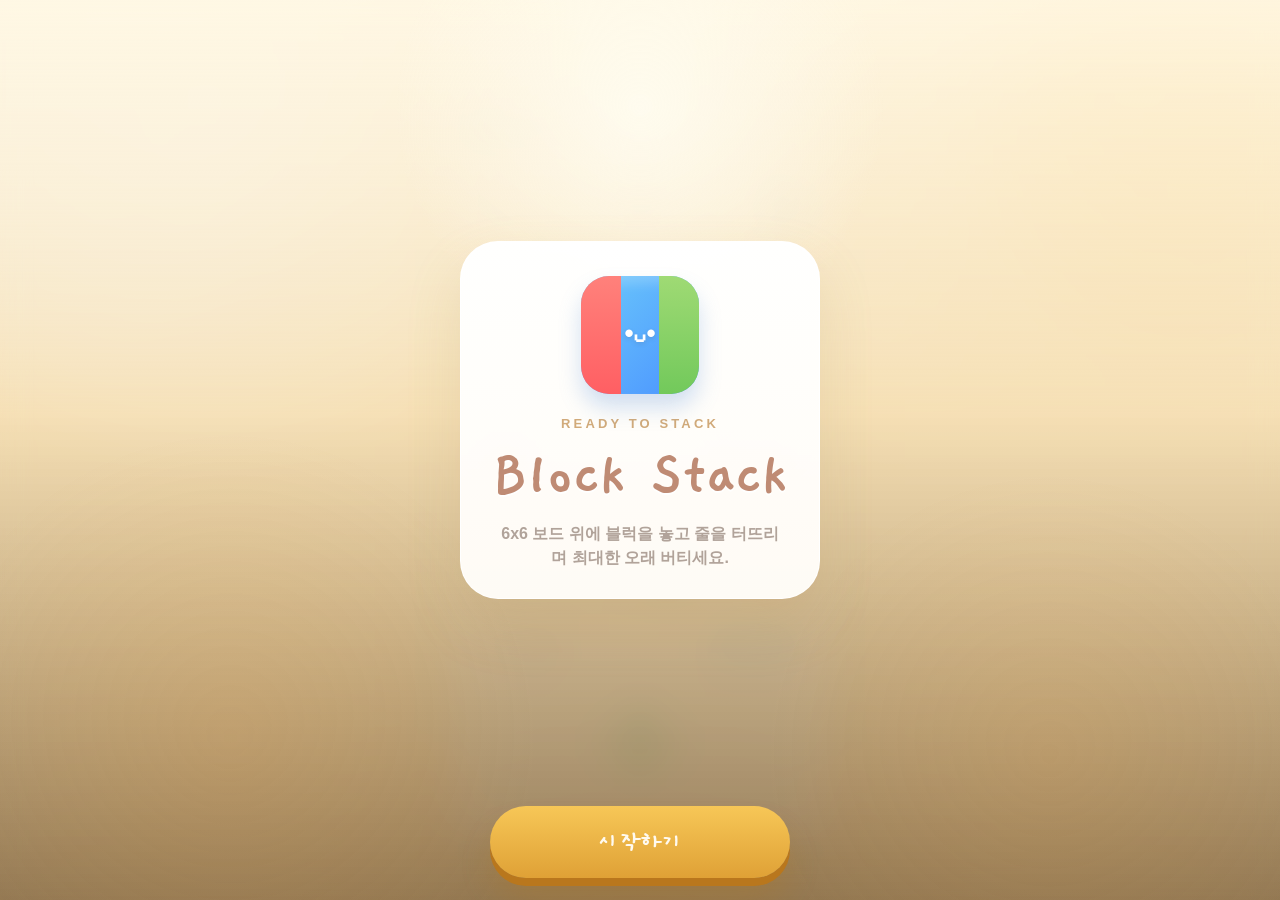
==== commit dcd87b45: "Remove ranking and account linking UI" ====
--- a/index.html
+++ b/index.html
@@ -21,7 +21,6 @@
           <h1 class="app-title">Block Stack</h1>
         </div>
         <div class="hud-actions">
-          <button id="rankingButton" type="button" class="icon-btn trophy-btn" aria-label="랭킹">🏆</button>
           <button id="settingsButton" type="button" class="icon-btn settings-btn" aria-label="설정">&#9881;</button>
         </div>
       </div>
@@ -113,61 +112,6 @@
           <strong id="bgmSwitchState" class="switch-state">ON</strong>
         </button>
       </section>
-
-      <section class="settings-section">
-        <button id="profileButton" type="button" class="profile-open-btn">프로필</button>
-        <div id="profilePanel" class="profile-panel hidden">
-          <h3>플레이어 아이디</h3>
-          <div class="player-id-row">
-            <input
-              id="playerIdInput"
-              type="text"
-              maxlength="16"
-              autocomplete="off"
-              placeholder="2~16자, 한글/영문/숫자/_/-"
-              readonly
-            />
-            <button id="editPlayerIdButton" type="button" class="icon-edit-btn" aria-label="아이디 수정">✎</button>
-          </div>
-          <button id="savePlayerIdButton" type="button" class="profile-save-btn hidden">저장</button>
-          <p class="settings-sub">현재 로그인 정보: <strong id="loginInfoValue">게스트</strong></p>
-          <button id="linkAccountButton" type="button" class="link-account-btn">계정 연동</button>
-          <div id="accountProvidersInfo" class="account-info hidden">
-            <p>연동 가능한 계정</p>
-            <ul>
-              <li>Google 로그인</li>
-              <li>Apple 로그인</li>
-              <li>Kakao 로그인</li>
-            </ul>
-          </div>
-          <p id="settingsNotice" class="settings-notice"></p>
-        </div>
-      </section>
-    </section>
-  </div>
-
-  <div id="rankingModal" class="ranking-modal hidden" role="dialog" aria-modal="true" aria-labelledby="rankingTitle">
-    <div id="rankingBackdrop" class="settings-backdrop"></div>
-    <section class="ranking-panel">
-      <header class="settings-head">
-        <h2 id="rankingTitle">랭킹</h2>
-        <button id="rankingCloseButton" type="button" class="settings-close" aria-label="랭킹 닫기">닫기</button>
-      </header>
-      <div class="ranking-tabs">
-        <button id="myRankTabButton" type="button" class="ranking-tab active">내 랭킹</button>
-        <button id="top10TabButton" type="button" class="ranking-tab">TOP 10</button>
-      </div>
-      <section id="myRankView" class="ranking-view">
-        <p class="my-rank-row">아이디 <strong id="myRankPlayerValue">-</strong></p>
-        <p class="my-rank-row">BEST 점수 <strong id="myRankScoreValue">0</strong></p>
-        <p class="my-rank-row">현재 순위 <strong id="myRankPositionValue">기록 없음</strong></p>
-      </section>
-      <section id="top10View" class="ranking-view hidden">
-        <div class="rank-head">
-          <h3>랭킹 TOP 10</h3>
-        </div>
-        <ol id="rankingList" class="ranking-list"></ol>
-      </section>
     </section>
   </div>
 
--- a/style.css
+++ b/style.css
@@ -936,44 +936,43 @@
 
 .cell.filled {
   background: var(--cell-color, #9e9e9e);
-  border-color: rgba(255, 255, 255, 0.24);
-  box-shadow:
-    0 5px 0 rgba(0, 0, 0, 0.08),
-    0 12px 18px rgba(0, 0, 0, 0.1),
+  border-color: rgba(var(--cell-shadow-rgb, 255, 255, 255), 0.38);
+  box-shadow:
+    0 5px 0 rgba(var(--cell-shadow-rgb, 0, 0, 0), 0.24),
+    0 12px 18px rgba(var(--cell-shadow-rgb, 0, 0, 0), 0.3),
     inset 0 -8px 14px rgba(0, 0, 0, 0.14);
 }
 
 .cell.filled::before,
 .mini-cell.fill::before {
-  content: "";
-  position: absolute;
-  inset: 2px 4px auto;
-  height: 34%;
-  border-radius: 999px;
-  background: linear-gradient(180deg, rgba(255, 255, 255, 0.52), rgba(255, 255, 255, 0));
-  pointer-events: none;
+  content: none;
 }
 
 .cell.filled::after,
 .mini-cell.fill::after {
-  content: "•ᴗ•";
+  content: attr(data-face);
   position: absolute;
   inset: 0;
   display: grid;
   place-items: center;
   font-family: "Gaegu", "Pretendard", sans-serif;
-  font-weight: 700;
-  color: rgba(255, 255, 255, 0.9);
-  text-shadow: 0 1px 2px rgba(88, 100, 126, 0.16);
+  font-weight: 800;
+  color: rgba(255, 255, 255, 0.98);
+  text-shadow:
+    0 1px 0 rgba(74, 92, 124, 0.18),
+    0 2px 4px rgba(74, 92, 124, 0.28);
   pointer-events: none;
+  letter-spacing: -0.08em;
+  line-height: 1;
 }
 
 .cell.filled::after {
-  font-size: clamp(10px, 2.2vw, 14px);
+  font-size: clamp(13px, 3vw, 18px);
+  transform: translateY(-1px);
 }
 
 .mini-cell.fill::after {
-  font-size: 9px;
+  font-size: 10px;
 }
 
 .cell.preview-valid {
@@ -1114,10 +1113,10 @@
 
 .mini-cell.fill {
   background: var(--cell-color, #999);
-  border-color: rgba(255, 255, 255, 0.22);
-  box-shadow:
-    0 4px 0 rgba(0, 0, 0, 0.08),
-    0 10px 16px rgba(0, 0, 0, 0.1),
+  border-color: rgba(var(--cell-shadow-rgb, 255, 255, 255), 0.42);
+  box-shadow:
+    0 4px 0 rgba(var(--cell-shadow-rgb, 0, 0, 0), 0.24),
+    0 10px 16px rgba(var(--cell-shadow-rgb, 0, 0, 0), 0.28),
     inset 0 -6px 10px rgba(0, 0, 0, 0.16);
 }
 
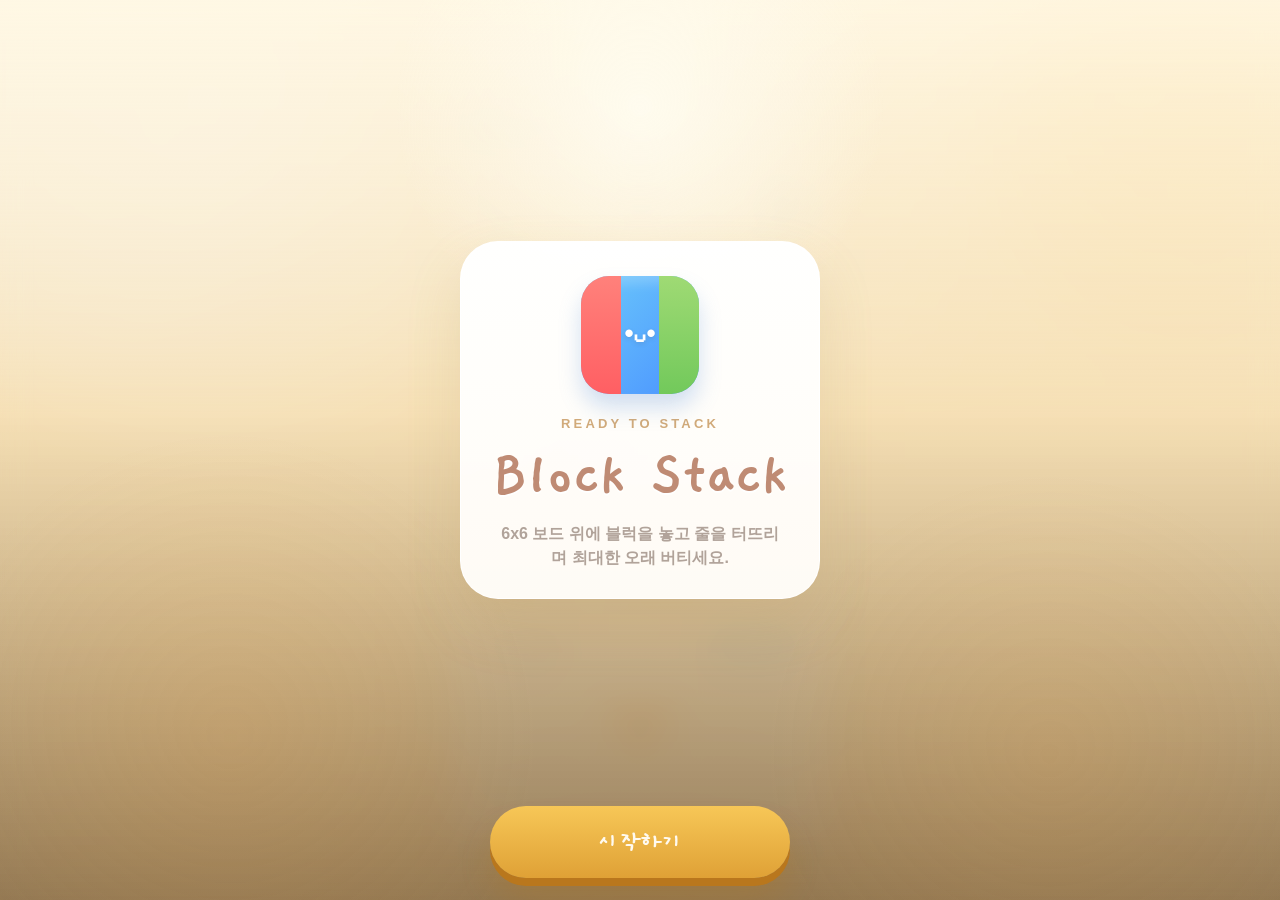
==== commit aad150f8: "Add arcade TTS admin controls" ====
--- a/index.html
+++ b/index.html
@@ -112,6 +112,84 @@
           <strong id="bgmSwitchState" class="switch-state">ON</strong>
         </button>
       </section>
+
+      <section class="settings-section">
+        <div class="settings-section-head">
+          <div>
+            <h3>TTS 어드민</h3>
+            <p class="settings-sub">큰 폭발 구간에서만 짧게 콜아웃하는 브라우저 내장 보이스입니다.</p>
+          </div>
+        </div>
+
+        <button id="ttsSwitchButton" type="button" class="switch-btn">
+          <span class="switch-label">보이스 TTS</span>
+          <span class="switch-pill"><span class="switch-dot"></span></span>
+          <strong id="ttsSwitchState" class="switch-state">ON</strong>
+        </button>
+
+        <div id="ttsAdminPanel" class="tts-admin-panel">
+          <label class="tts-control" for="ttsThresholdInput">
+            <span class="tts-control-top">
+              <strong>발동 기준</strong>
+              <span id="ttsThresholdValue" class="tts-value">14칸+</span>
+            </span>
+            <input id="ttsThresholdInput" type="range" min="8" max="24" step="1" />
+          </label>
+
+          <div class="tts-grid">
+            <label class="tts-control" for="ttsRateInput">
+              <span class="tts-control-top">
+                <strong>속도</strong>
+                <span id="ttsRateValue" class="tts-value">1.04x</span>
+              </span>
+              <input id="ttsRateInput" type="range" min="0.8" max="1.35" step="0.01" />
+            </label>
+
+            <label class="tts-control" for="ttsPitchInput">
+              <span class="tts-control-top">
+                <strong>톤</strong>
+                <span id="ttsPitchValue" class="tts-value">1.18x</span>
+              </span>
+              <input id="ttsPitchInput" type="range" min="0.8" max="1.6" step="0.01" />
+            </label>
+          </div>
+
+          <label class="tts-control" for="ttsVolumeInput">
+            <span class="tts-control-top">
+              <strong>볼륨</strong>
+              <span id="ttsVolumeValue" class="tts-value">0.96x</span>
+            </span>
+            <input id="ttsVolumeInput" type="range" min="0.4" max="1" step="0.01" />
+          </label>
+
+          <div class="tts-phrase-grid">
+            <label class="tts-text-field" for="ttsPhraseGoodInput">
+              <span>기본 폭발</span>
+              <input id="ttsPhraseGoodInput" type="text" maxlength="18" placeholder="굿!!" />
+            </label>
+            <label class="tts-text-field" for="ttsPhraseGreatInput">
+              <span>강한 연쇄</span>
+              <input id="ttsPhraseGreatInput" type="text" maxlength="18" placeholder="나이스!!" />
+            </label>
+            <label class="tts-text-field" for="ttsPhraseMegaInput">
+              <span>메가 버스트</span>
+              <input id="ttsPhraseMegaInput" type="text" maxlength="18" placeholder="와우!!" />
+            </label>
+            <label class="tts-text-field" for="ttsPhraseAllClearInput">
+              <span>올클리어</span>
+              <input id="ttsPhraseAllClearInput" type="text" maxlength="18" placeholder="올 클리어!!" />
+            </label>
+          </div>
+
+          <div class="tts-test-row">
+            <button id="ttsTestGoodButton" type="button" class="tts-test-btn">굿 테스트</button>
+            <button id="ttsTestMegaButton" type="button" class="tts-test-btn">메가 테스트</button>
+            <button id="ttsTestAllClearButton" type="button" class="tts-test-btn accent">올클리어</button>
+          </div>
+
+          <p id="ttsAdminHint" class="settings-sub">효과음이 꺼져 있으면 TTS도 같이 멈춥니다.</p>
+        </div>
+      </section>
     </section>
   </div>
 
--- a/style.css
+++ b/style.css
@@ -387,6 +387,13 @@
   font-size: 15px;
 }
 
+.settings-section-head {
+  display: flex;
+  align-items: flex-start;
+  justify-content: space-between;
+  gap: 10px;
+}
+
 .switch-btn {
   border: 1px solid rgba(111, 122, 147, 0.24);
   border-radius: 14px;
@@ -455,6 +462,121 @@
 
 .switch-btn.on .switch-state {
   color: #1a4a2e;
+}
+
+.switch-btn:disabled {
+  opacity: 0.58;
+  cursor: not-allowed;
+  filter: grayscale(0.12);
+}
+
+.tts-admin-panel {
+  display: grid;
+  gap: 12px;
+  border-radius: 16px;
+  padding: 12px;
+  background: linear-gradient(180deg, rgba(243, 248, 255, 0.82), rgba(255, 255, 255, 0.84));
+  border: 1px solid rgba(189, 205, 230, 0.42);
+}
+
+.tts-grid {
+  display: grid;
+  grid-template-columns: 1fr 1fr;
+  gap: 10px;
+}
+
+.tts-control {
+  display: grid;
+  gap: 8px;
+}
+
+.tts-control-top {
+  display: flex;
+  align-items: center;
+  justify-content: space-between;
+  gap: 8px;
+  font-size: 13px;
+}
+
+.tts-control-top strong {
+  color: #30435f;
+}
+
+.tts-value {
+  font-weight: 800;
+  color: #59708f;
+}
+
+.tts-control input[type="range"] {
+  width: 100%;
+  margin: 0;
+  accent-color: #5b8eff;
+}
+
+.tts-phrase-grid {
+  display: grid;
+  grid-template-columns: 1fr 1fr;
+  gap: 10px;
+}
+
+.tts-text-field {
+  display: grid;
+  gap: 6px;
+  font-size: 12px;
+  font-weight: 700;
+  color: #55657c;
+}
+
+.tts-text-field input {
+  width: 100%;
+  min-width: 0;
+  border: 1px solid rgba(111, 122, 147, 0.24);
+  border-radius: 12px;
+  padding: 10px 12px;
+  font-size: 14px;
+  font-weight: 700;
+  color: #2a3340;
+  background: rgba(255, 255, 255, 0.92);
+  box-shadow: inset 0 1px 0 rgba(255, 255, 255, 0.94);
+}
+
+.tts-text-field input:disabled,
+.tts-control input:disabled {
+  opacity: 0.58;
+  cursor: not-allowed;
+}
+
+.tts-test-row {
+  display: grid;
+  grid-template-columns: repeat(3, minmax(0, 1fr));
+  gap: 8px;
+}
+
+.tts-test-btn {
+  border: 1px solid rgba(111, 122, 147, 0.24);
+  border-radius: 12px;
+  min-height: 42px;
+  background: linear-gradient(180deg, #ffffff, #eef4ff);
+  box-shadow:
+    0 4px 0 rgba(168, 178, 195, 0.3),
+    0 8px 14px rgba(90, 108, 136, 0.1);
+  color: #2b3a51;
+  font-size: 12px;
+  font-weight: 800;
+  cursor: pointer;
+}
+
+.tts-test-btn.accent {
+  color: #ffffff;
+  background: linear-gradient(180deg, #ffb55e, #f19136);
+  box-shadow:
+    0 4px 0 rgba(213, 122, 35, 0.55),
+    0 8px 14px rgba(201, 118, 49, 0.18);
+}
+
+.tts-test-btn:disabled {
+  opacity: 0.58;
+  cursor: not-allowed;
 }
 
 .profile-open-btn {
@@ -2127,6 +2249,12 @@
     grid-template-columns: 1fr auto;
   }
 
+  .tts-grid,
+  .tts-phrase-grid,
+  .tts-test-row {
+    grid-template-columns: 1fr;
+  }
+
   .board {
     gap: 8px;
     padding: 10px;
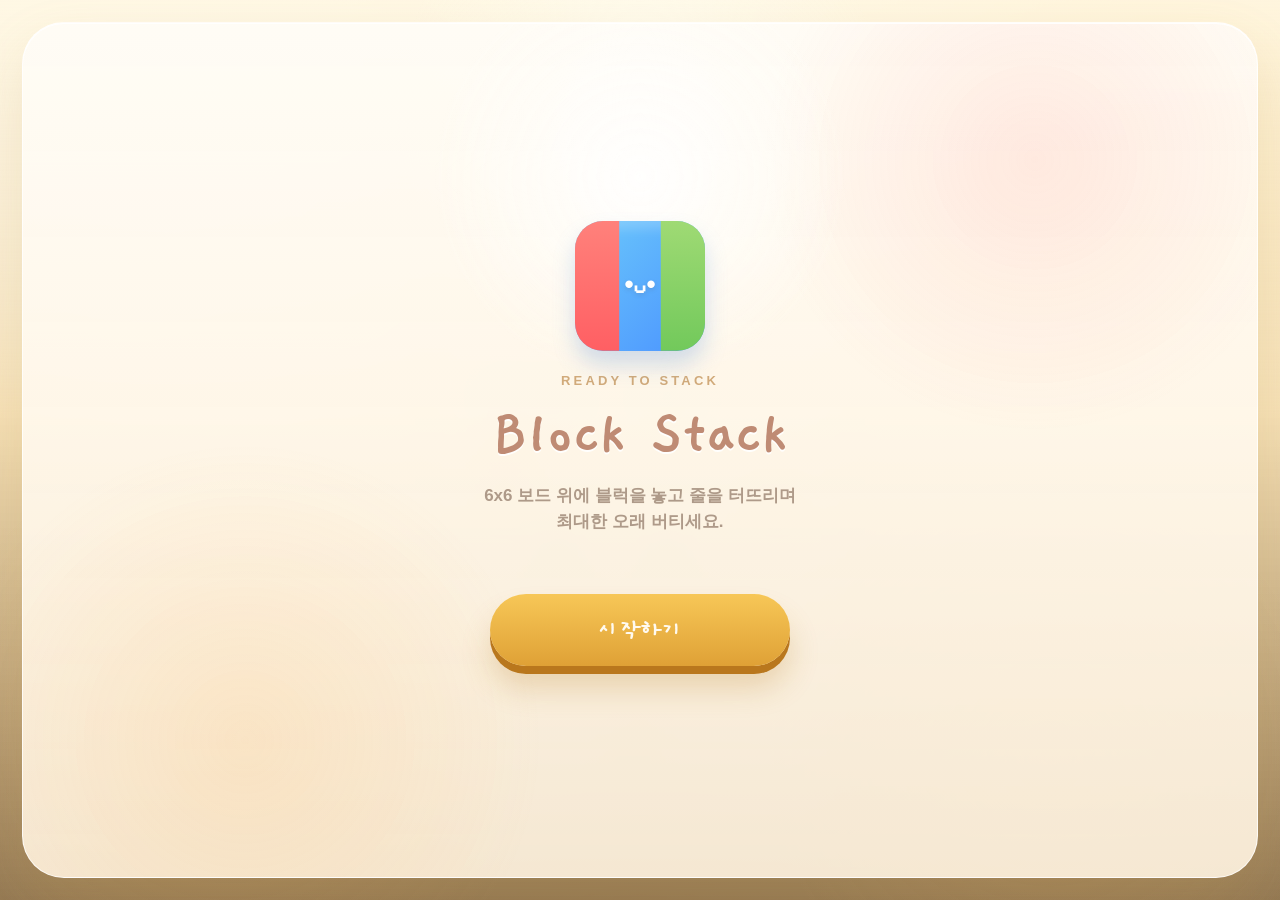
==== commit 27f5f47a: "Simplify score HUD" ====
--- a/index.html
+++ b/index.html
@@ -25,10 +25,6 @@
         </div>
       </div>
       <div class="hud-top-row">
-        <div class="hud-chip last-chip">
-          <span class="label">이전 점수</span>
-          <strong id="lastScoreValue">0</strong>
-        </div>
         <div class="hud-chip score-chip">
           <span class="label">점수</span>
           <strong id="scoreValue">0</strong>
--- a/style.css
+++ b/style.css
@@ -899,8 +899,8 @@
 
 .hud-top-row {
   display: grid;
-  grid-template-columns: minmax(0, 1fr) minmax(0, 1.2fr) auto;
-  align-items: start;
+  grid-template-columns: minmax(0, 1.3fr) minmax(116px, 0.82fr);
+  align-items: stretch;
   gap: 10px;
 }
 
@@ -916,10 +916,6 @@
   gap: 4px;
   min-height: 74px;
   place-items: center;
-}
-
-.last-chip {
-  justify-self: start;
 }
 
 .score-chip {
@@ -956,17 +952,13 @@
   line-height: 1;
 }
 
-.last-chip strong {
-  color: #52627e;
-}
-
 .score-chip strong {
   font-size: clamp(28px, 7vw, 38px);
   color: #4a5977;
 }
 
 .collapse-wrap {
-  min-width: 104px;
+  min-width: 116px;
   border: 1px solid rgba(242, 235, 226, 0.94);
   background: linear-gradient(180deg, rgba(255, 255, 255, 0.94), rgba(255, 251, 247, 0.94));
   border-radius: 999px;
@@ -974,13 +966,15 @@
     inset 0 1px 0 rgba(255, 255, 255, 0.92),
     0 12px 24px rgba(217, 224, 234, 0.34);
   padding: 11px 12px;
-  justify-self: end;
+  display: grid;
+  place-items: center;
+  text-align: center;
 }
 
 .collapse-head {
   display: grid;
   gap: 4px;
-  justify-items: end;
+  justify-items: center;
   font-weight: 700;
 }
 
@@ -1328,39 +1322,48 @@
   width: 100%;
   min-height: 100dvh;
   display: grid;
-  grid-template-rows: minmax(0, 1fr) auto;
-  justify-items: center;
-  align-items: center;
+  place-items: center;
   padding:
     max(34px, env(safe-area-inset-top))
     22px
     max(22px, env(safe-area-inset-bottom))
     22px;
+  isolation: isolate;
+}
+
+.intro-panel::before {
+  content: "";
+  position: absolute;
+  inset: clamp(12px, 4vw, 22px);
+  border-radius: 42px;
+  background:
+    radial-gradient(circle at 50% 18%, rgba(255, 255, 255, 0.86), transparent 22%),
+    radial-gradient(circle at 18% 84%, rgba(255, 174, 71, 0.14), transparent 24%),
+    radial-gradient(circle at 82% 16%, rgba(255, 127, 115, 0.14), transparent 22%),
+    linear-gradient(180deg, rgba(255, 252, 246, 0.94), rgba(255, 243, 224, 0.9));
+  border: 1px solid rgba(255, 255, 255, 0.78);
+  box-shadow:
+    0 26px 54px rgba(188, 153, 86, 0.18),
+    inset 0 1px 0 rgba(255, 255, 255, 0.92);
+  z-index: -1;
 }
 
 .intro-panel-copy {
   position: relative;
   z-index: 1;
-  width: min(360px, 100%);
+  width: min(420px, 100%);
   margin: 0 auto;
-  align-self: center;
-  display: grid;
-  gap: 16px;
+  display: grid;
+  gap: 18px;
   text-align: center;
-  padding: 34px 24px 28px;
-  border-radius: 38px;
-  border: 1px solid rgba(255, 255, 255, 0.9);
-  background: linear-gradient(180deg, rgba(255, 255, 255, 0.98), rgba(255, 252, 247, 0.98));
-  box-shadow:
-    0 26px 54px rgba(188, 153, 86, 0.2),
-    inset 0 1px 0 rgba(255, 255, 255, 0.94);
+  padding: 28px 20px 184px;
 }
 
 .intro-mascot {
   position: relative;
-  width: 118px;
-  height: 118px;
-  margin: 0 auto 6px;
+  width: 130px;
+  height: 130px;
+  margin: 0 auto 4px;
   border-radius: 28px;
   background: linear-gradient(135deg, #6bc9fb, #4b93ff);
   box-shadow:
@@ -1418,19 +1421,21 @@
 
 .intro-copy {
   margin: 0;
-  width: min(280px, 100%);
+  width: min(320px, 100%);
   justify-self: center;
-  color: #b1a39a;
-  font-size: clamp(14px, 4vw, 16px);
-  line-height: 1.5;
+  color: #ae9a89;
+  font-size: clamp(14px, 4vw, 17px);
+  line-height: 1.55;
   font-weight: 700;
 }
 
 .intro-start-btn {
-  position: relative;
-  z-index: 1;
-  justify-self: center;
-  width: min(300px, 100%);
+  position: absolute;
+  left: 50%;
+  top: 70%;
+  z-index: 2;
+  transform: translate(-50%, -50%);
+  width: min(300px, calc(100% - 44px));
   min-height: 72px;
   padding: 0 26px;
   border: none;
@@ -1445,11 +1450,11 @@
     0 8px 0 #b9771d,
     0 22px 30px rgba(178, 118, 20, 0.24);
   cursor: pointer;
-  transition: transform 120ms ease, filter 120ms ease;
+  transition: transform 120ms ease, filter 120ms ease, opacity 180ms ease;
 }
 
 .intro-start-btn:active {
-  transform: translateY(2px);
+  transform: translate(-50%, calc(-50% + 2px));
   box-shadow:
     0 6px 0 #b9771d,
     0 12px 18px rgba(178, 118, 20, 0.18);
@@ -2212,11 +2217,11 @@
 @keyframes intro-button-leave {
   0% {
     opacity: 1;
-    transform: translateY(0) scale(1);
+    transform: translate(-50%, -50%) scale(1);
   }
   100% {
     opacity: 0;
-    transform: translateY(22px) scale(0.96);
+    transform: translate(-50%, calc(-50% + 22px)) scale(0.96);
   }
 }
 
@@ -2235,7 +2240,7 @@
   }
 
   .hud-top-row {
-    grid-template-columns: minmax(0, 1fr) minmax(0, 1.05fr) auto;
+    grid-template-columns: minmax(0, 1fr) minmax(104px, 0.78fr);
     gap: 6px;
   }
 
@@ -2287,11 +2292,13 @@
   }
 
   .intro-panel-copy {
-    padding: 30px 20px 24px;
+    width: min(360px, 100%);
+    padding: 24px 18px 164px;
   }
 
   .intro-start-btn {
+    top: 72%;
     min-height: 62px;
-    width: min(280px, 100%);
-  }
-}
+    width: min(280px, calc(100% - 36px));
+  }
+}
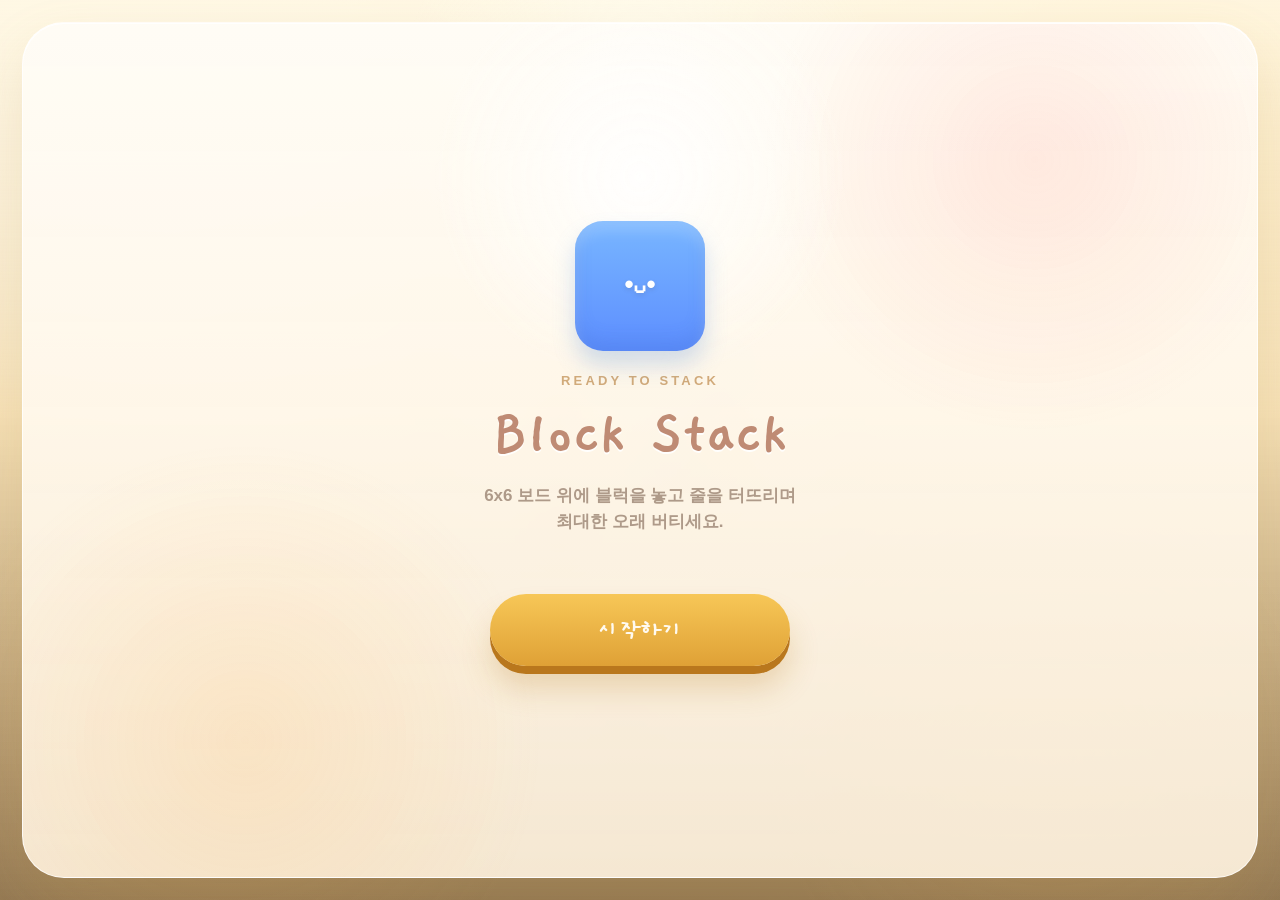
==== commit b55c24d3: "Streamline HUD and intro branding" ====
--- a/index.html
+++ b/index.html
@@ -15,18 +15,13 @@
 <body>
   <main class="app-shell">
     <header class="hud">
-      <div class="hud-title-row">
-        <div class="title-copy">
-          <p class="app-kicker">BEST <strong id="bestScoreValue">0</strong></p>
-          <h1 class="app-title">Block Stack</h1>
-        </div>
-        <div class="hud-actions">
-          <button id="settingsButton" type="button" class="icon-btn settings-btn" aria-label="설정">&#9881;</button>
-        </div>
-      </div>
+      <button id="settingsButton" type="button" class="icon-btn settings-btn hud-settings-btn" aria-label="설정">&#9881;</button>
       <div class="hud-top-row">
         <div class="hud-chip score-chip">
-          <span class="label">점수</span>
+          <div class="score-chip-meta">
+            <span class="score-chip-label">현재 기록</span>
+            <span class="score-chip-best">BEST <strong id="bestScoreValue">0</strong></span>
+          </div>
           <strong id="scoreValue">0</strong>
         </div>
         <div class="collapse-wrap">
--- a/style.css
+++ b/style.css
@@ -837,71 +837,25 @@
     0 5px 10px rgba(92, 109, 139, 0.1);
 }
 
-.hud-actions {
-  display: inline-flex;
-  align-items: center;
-  gap: 8px;
-}
-
-.trophy-btn {
-  color: #ffffff;
-  background: linear-gradient(180deg, #ffd37a, #f7bf5d);
-  border-color: rgba(255, 240, 210, 0.95);
-  box-shadow:
-    0 4px 0 #f1c56f,
-    0 12px 18px rgba(230, 190, 101, 0.28);
-}
-
 .hud {
-  display: grid;
-  gap: 12px;
-}
-
-.hud-title-row {
-  display: flex;
-  align-items: flex-start;
-  justify-content: space-between;
-  gap: 12px;
-}
-
-.title-copy {
-  min-width: 0;
-}
-
-.app-kicker {
-  margin: 0 0 6px;
-  display: inline-flex;
-  align-items: center;
-  gap: 6px;
-  padding: 5px 10px;
-  border-radius: 999px;
-  background: rgba(255, 145, 177, 0.14);
-  border: 1px solid rgba(255, 189, 210, 0.34);
-  color: #ff97b8;
-  font-size: 11px;
-  font-weight: 800;
-  letter-spacing: 0.08em;
-}
-
-.app-kicker strong {
-  font-size: 13px;
-  color: #ff7ca6;
-}
-
-.app-title {
-  margin: 0;
-  font-family: "Gaegu", "Pretendard", sans-serif;
-  letter-spacing: -0.02em;
-  font-size: clamp(30px, 8vw, 42px);
-  line-height: 0.98;
-  color: #415777;
+  position: relative;
+  display: grid;
+  gap: 10px;
+  padding-right: 54px;
 }
 
 .hud-top-row {
   display: grid;
-  grid-template-columns: minmax(0, 1.3fr) minmax(116px, 0.82fr);
+  grid-template-columns: minmax(0, 4fr) minmax(0, 1fr);
   align-items: stretch;
   gap: 10px;
+}
+
+.hud-settings-btn {
+  position: absolute;
+  top: 0;
+  right: 0;
+  z-index: 2;
 }
 
 .hud-chip {
@@ -920,13 +874,13 @@
 
 .score-chip {
   justify-self: stretch;
-  text-align: center;
   min-width: 0;
   background: linear-gradient(180deg, rgba(255, 255, 255, 0.98), rgba(255, 250, 252, 0.96));
   border-color: rgba(255, 197, 215, 0.78);
   box-shadow:
     inset 0 1px 0 rgba(255, 255, 255, 0.96),
     0 14px 24px rgba(255, 199, 218, 0.26);
+  padding-inline: 16px;
 }
 
 .settings-btn {
@@ -946,19 +900,50 @@
   text-transform: uppercase;
 }
 
+.score-chip-meta {
+  width: 100%;
+  display: flex;
+  align-items: center;
+  justify-content: space-between;
+  gap: 12px;
+}
+
+.score-chip-label {
+  color: #95a4bb;
+  font-size: 11px;
+  font-weight: 800;
+  letter-spacing: 0.06em;
+}
+
+.score-chip-best {
+  display: inline-flex;
+  align-items: baseline;
+  gap: 6px;
+  color: #ff97b8;
+  font-size: 10px;
+  font-weight: 900;
+  letter-spacing: 0.08em;
+}
+
+.score-chip-best strong {
+  font-size: 13px;
+  color: #ff7ca6;
+}
+
 .hud-chip strong {
   display: inline-block;
   font-size: clamp(20px, 5vw, 28px);
   line-height: 1;
 }
 
-.score-chip strong {
+.score-chip > strong {
   font-size: clamp(28px, 7vw, 38px);
   color: #4a5977;
+  justify-self: start;
 }
 
 .collapse-wrap {
-  min-width: 116px;
+  min-width: 0;
   border: 1px solid rgba(242, 235, 226, 0.94);
   background: linear-gradient(180deg, rgba(255, 255, 255, 0.94), rgba(255, 251, 247, 0.94));
   border-radius: 999px;
@@ -1365,28 +1350,11 @@
   height: 130px;
   margin: 0 auto 4px;
   border-radius: 28px;
-  background: linear-gradient(135deg, #6bc9fb, #4b93ff);
+  background: linear-gradient(180deg, #78b6ff, #5d8eff);
   box-shadow:
     0 14px 22px rgba(93, 144, 215, 0.28),
-    inset 0 8px 12px rgba(255, 255, 255, 0.2);
-}
-
-.intro-mascot::before,
-.intro-mascot::after {
-  content: "";
-  position: absolute;
-  inset: 0;
-  border-radius: inherit;
-}
-
-.intro-mascot::before {
-  background: linear-gradient(180deg, #ff817b, #ff5f63);
-  clip-path: polygon(0 0, 34% 0, 34% 100%, 0 100%);
-}
-
-.intro-mascot::after {
-  background: linear-gradient(180deg, #9fda74, #72c95b);
-  clip-path: polygon(66% 0, 100% 0, 100% 100%, 66% 100%);
+    inset 0 10px 14px rgba(255, 255, 255, 0.18),
+    inset 0 -10px 18px rgba(56, 99, 179, 0.16);
 }
 
 .intro-mascot-face {
@@ -2240,8 +2208,12 @@
   }
 
   .hud-top-row {
-    grid-template-columns: minmax(0, 1fr) minmax(104px, 0.78fr);
+    grid-template-columns: minmax(0, 4fr) minmax(88px, 1fr);
     gap: 6px;
+  }
+
+  .hud {
+    padding-right: 46px;
   }
 
   .icon-btn {
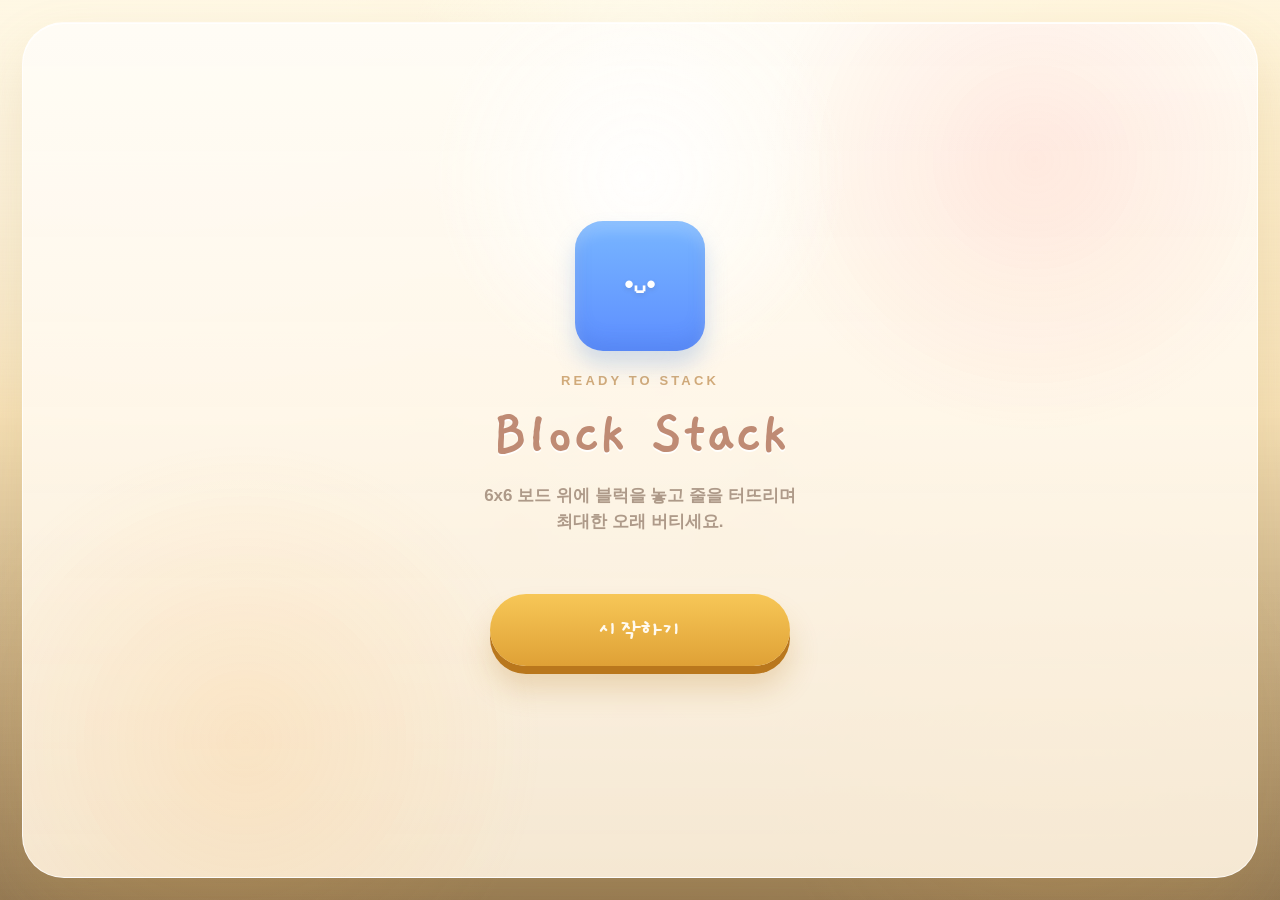
==== commit b620f1c6: "Unify in-game play surface" ====
--- a/index.html
+++ b/index.html
@@ -33,19 +33,21 @@
       </div>
     </header>
 
-    <section class="board-area">
-      <div id="board" class="board" aria-label="6x6 game board"></div>
-    </section>
-
-    <section class="controls">
-      <div class="controls-head">
-        <div class="controls-copy">
-          <span class="controls-kicker">NEXT BLOCK</span>
-          <strong class="controls-title">다음 블럭</strong>
-        </div>
-        <button id="skipButton" type="button" class="skip-btn">SKIP</button>
-      </div>
-      <div id="currentBlockView" class="block-view"></div>
+    <section class="play-stage">
+      <section class="board-area">
+        <div id="board" class="board" aria-label="6x6 game board"></div>
+      </section>
+
+      <section class="controls">
+        <div class="controls-head">
+          <div class="controls-copy">
+            <span class="controls-kicker">NEXT BLOCK</span>
+            <strong class="controls-title">다음 블럭</strong>
+          </div>
+          <button id="skipButton" type="button" class="skip-btn">SKIP</button>
+        </div>
+        <div id="currentBlockView" class="block-view"></div>
+      </section>
     </section>
 
     <div id="gameOverLayer" class="game-over-layer hidden">
--- a/style.css
+++ b/style.css
@@ -983,9 +983,37 @@
     0 0 18px rgba(217, 72, 54, 0.2);
 }
 
+.play-stage {
+  position: relative;
+  margin-top: 14px;
+  display: grid;
+  gap: 12px;
+  padding: 14px 14px 12px;
+  border-radius: 34px;
+  background:
+    linear-gradient(180deg, rgba(255, 255, 255, 0.54), rgba(255, 249, 239, 0.4)),
+    linear-gradient(180deg, rgba(255, 255, 255, 0.28), rgba(255, 255, 255, 0));
+  border: 1px solid rgba(250, 243, 234, 0.86);
+  box-shadow:
+    inset 0 1px 0 rgba(255, 255, 255, 0.78),
+    0 16px 28px rgba(214, 196, 171, 0.14);
+}
+
+.play-stage::before {
+  content: "";
+  position: absolute;
+  inset: 0;
+  border-radius: inherit;
+  background:
+    radial-gradient(circle at 50% 0%, rgba(255, 255, 255, 0.44), transparent 28%),
+    radial-gradient(circle at 18% 84%, rgba(255, 215, 144, 0.16), transparent 24%),
+    radial-gradient(circle at 82% 84%, rgba(255, 215, 144, 0.12), transparent 20%);
+  pointer-events: none;
+}
+
 .board-area {
-  margin-top: 14px;
   position: relative;
+  z-index: 1;
 }
 
 .board {
@@ -996,12 +1024,12 @@
       rgba(var(--board-flash-rgb, 255, 255, 255), var(--board-flash-alpha, 0)),
       rgba(var(--board-flash-rgb, 255, 255, 255), var(--board-flash-alpha, 0))
     ),
-    linear-gradient(180deg, #ffffff, var(--board-bg));
-  border: 1px solid rgba(243, 237, 228, 0.98);
+    linear-gradient(180deg, rgba(255, 255, 255, 0.76), rgba(251, 248, 242, 0.92));
+  border: 1px solid rgba(246, 239, 229, 0.84);
   border-radius: 32px;
   box-shadow:
-    inset 0 1px 0 rgba(255, 255, 255, 0.98),
-    0 18px 30px rgba(222, 228, 239, 0.42);
+    inset 0 1px 0 rgba(255, 255, 255, 0.9),
+    0 10px 18px rgba(220, 205, 184, 0.12);
   padding: 14px;
   display: grid;
   grid-template-columns: repeat(6, 1fr);
@@ -1018,9 +1046,9 @@
   position: absolute;
   inset: 12px;
   border-radius: 24px;
-  border: 1px solid rgba(255, 255, 255, 0.86);
+  border: 1px solid rgba(255, 255, 255, 0.68);
   pointer-events: none;
-  box-shadow: inset 0 1px 0 rgba(255, 255, 255, 0.88);
+  box-shadow: inset 0 1px 0 rgba(255, 255, 255, 0.66);
 }
 
 .cell {
@@ -1124,17 +1152,16 @@
 }
 
 .controls {
-  margin-top: 14px;
   display: grid;
   gap: 10px;
   width: 100%;
-  padding: 16px 14px 14px;
-  border: 1px solid rgba(243, 237, 228, 0.98);
-  border-radius: 30px;
-  background: rgba(255, 255, 255, 0.88);
-  box-shadow:
-    inset 0 1px 0 rgba(255, 255, 255, 0.92),
-    0 16px 26px rgba(222, 228, 239, 0.34);
+  padding: 2px 2px 0;
+  border: none;
+  border-radius: 0;
+  background: transparent;
+  box-shadow: none;
+  position: relative;
+  z-index: 1;
 }
 
 .controls-head {
@@ -1170,10 +1197,10 @@
   place-items: center;
   padding: 12px;
   border-radius: 24px;
-  border: 2px dashed rgba(171, 221, 255, 0.68);
-  background: linear-gradient(180deg, rgba(244, 251, 255, 0.9), rgba(236, 247, 255, 0.84));
-  box-shadow:
-    inset 0 1px 0 rgba(255, 255, 255, 0.98);
+  border: 1.5px dashed rgba(180, 210, 238, 0.72);
+  background: linear-gradient(180deg, rgba(255, 255, 255, 0.58), rgba(244, 248, 252, 0.42));
+  box-shadow:
+    inset 0 1px 0 rgba(255, 255, 255, 0.8);
 }
 
 .block-view.draggable-source {
@@ -2238,6 +2265,12 @@
     border-radius: 24px;
   }
 
+  .play-stage {
+    padding: 10px 10px 8px;
+    gap: 10px;
+    border-radius: 28px;
+  }
+
   .block-view .mini-grid {
     --mini-cell-size: 20px;
   }
@@ -2247,7 +2280,7 @@
   }
 
   .controls {
-    padding: 12px;
+    padding: 0;
   }
 
   .skip-btn {
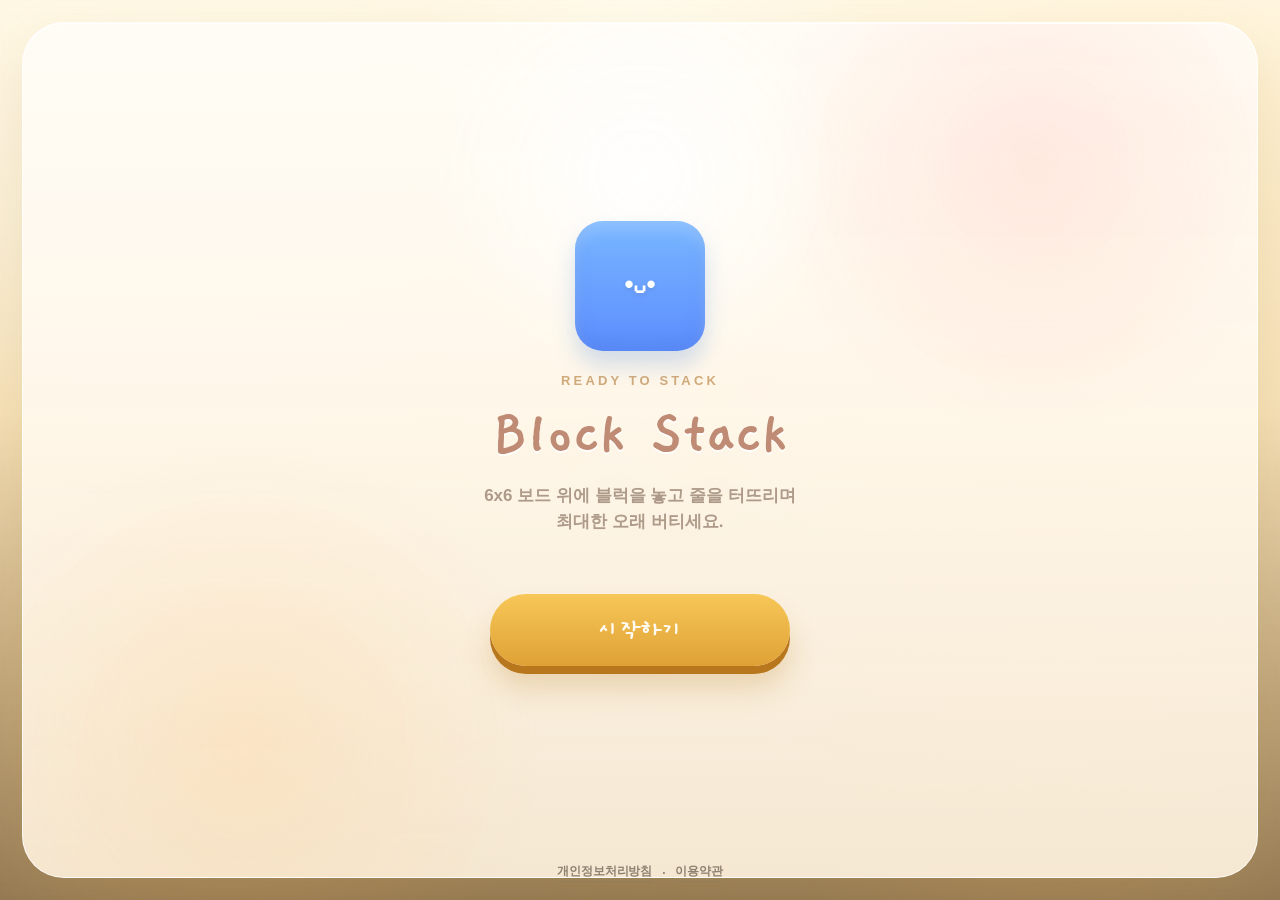
==== commit 086ba7e1: "Tune block faces and add legal links" ====
--- a/index.html
+++ b/index.html
@@ -81,6 +81,11 @@
         <p class="intro-copy">6x6 보드 위에 블럭을 놓고 줄을 터뜨리며 최대한 오래 버티세요.</p>
       </div>
       <button id="introStartButton" type="button" class="intro-start-btn">시작하기</button>
+      <div class="intro-legal">
+        <a href="./privacy.html" class="intro-legal-link">개인정보처리방침</a>
+        <span aria-hidden="true">·</span>
+        <a href="./terms.html" class="intro-legal-link">이용약관</a>
+      </div>
     </section>
   </div>
 
--- a/style.css
+++ b/style.css
@@ -1091,17 +1091,19 @@
     0 1px 0 rgba(74, 92, 124, 0.18),
     0 2px 4px rgba(74, 92, 124, 0.28);
   pointer-events: none;
-  letter-spacing: -0.08em;
+  letter-spacing: -0.14em;
   line-height: 1;
+  transform-origin: center;
 }
 
 .cell.filled::after {
-  font-size: clamp(13px, 3vw, 18px);
-  transform: translateY(-1px);
+  font-size: clamp(11px, 2.4vw, 15px);
+  transform: translateY(-1px) scale(0.9);
 }
 
 .mini-cell.fill::after {
-  font-size: 10px;
+  font-size: calc(var(--mini-cell-size) * 0.3);
+  transform: translateY(-0.5px) scale(0.86);
 }
 
 .cell.preview-valid {
@@ -1460,6 +1462,28 @@
   filter: saturate(0.92);
 }
 
+.intro-legal {
+  position: absolute;
+  left: 50%;
+  bottom: max(18px, env(safe-area-inset-bottom));
+  z-index: 2;
+  transform: translateX(-50%);
+  display: inline-flex;
+  align-items: center;
+  gap: 10px;
+  color: rgba(132, 118, 102, 0.9);
+  font-size: 12px;
+  font-weight: 700;
+  letter-spacing: -0.01em;
+}
+
+.intro-legal-link {
+  color: inherit;
+  text-decoration: none;
+  border-bottom: 1px solid rgba(132, 118, 102, 0.28);
+  padding-bottom: 1px;
+}
+
 .intro-modal.is-exiting .intro-backdrop {
   animation: intro-backdrop-leave 520ms cubic-bezier(0.2, 0.8, 0.2, 1) forwards;
 }
@@ -2306,4 +2330,9 @@
     min-height: 62px;
     width: min(280px, calc(100% - 36px));
   }
-}
+
+  .intro-legal {
+    gap: 8px;
+    font-size: 11px;
+  }
+}
